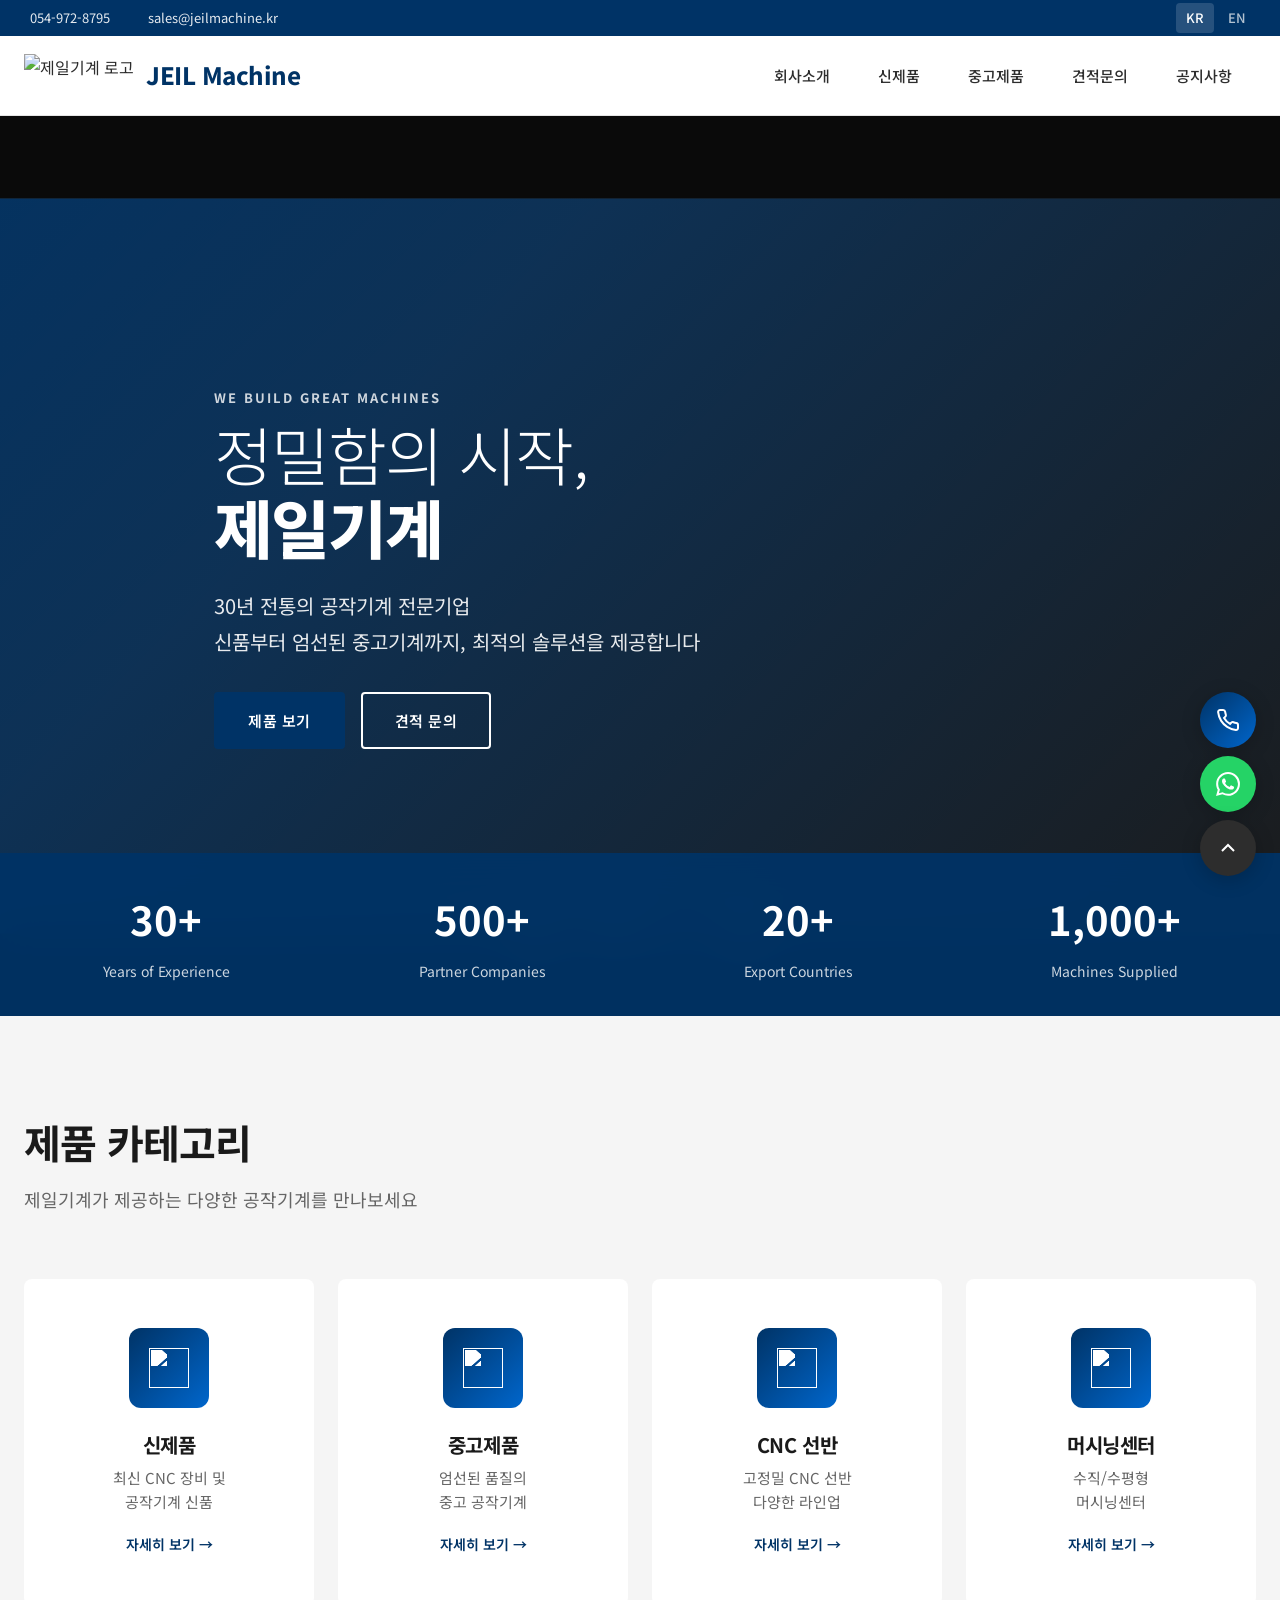
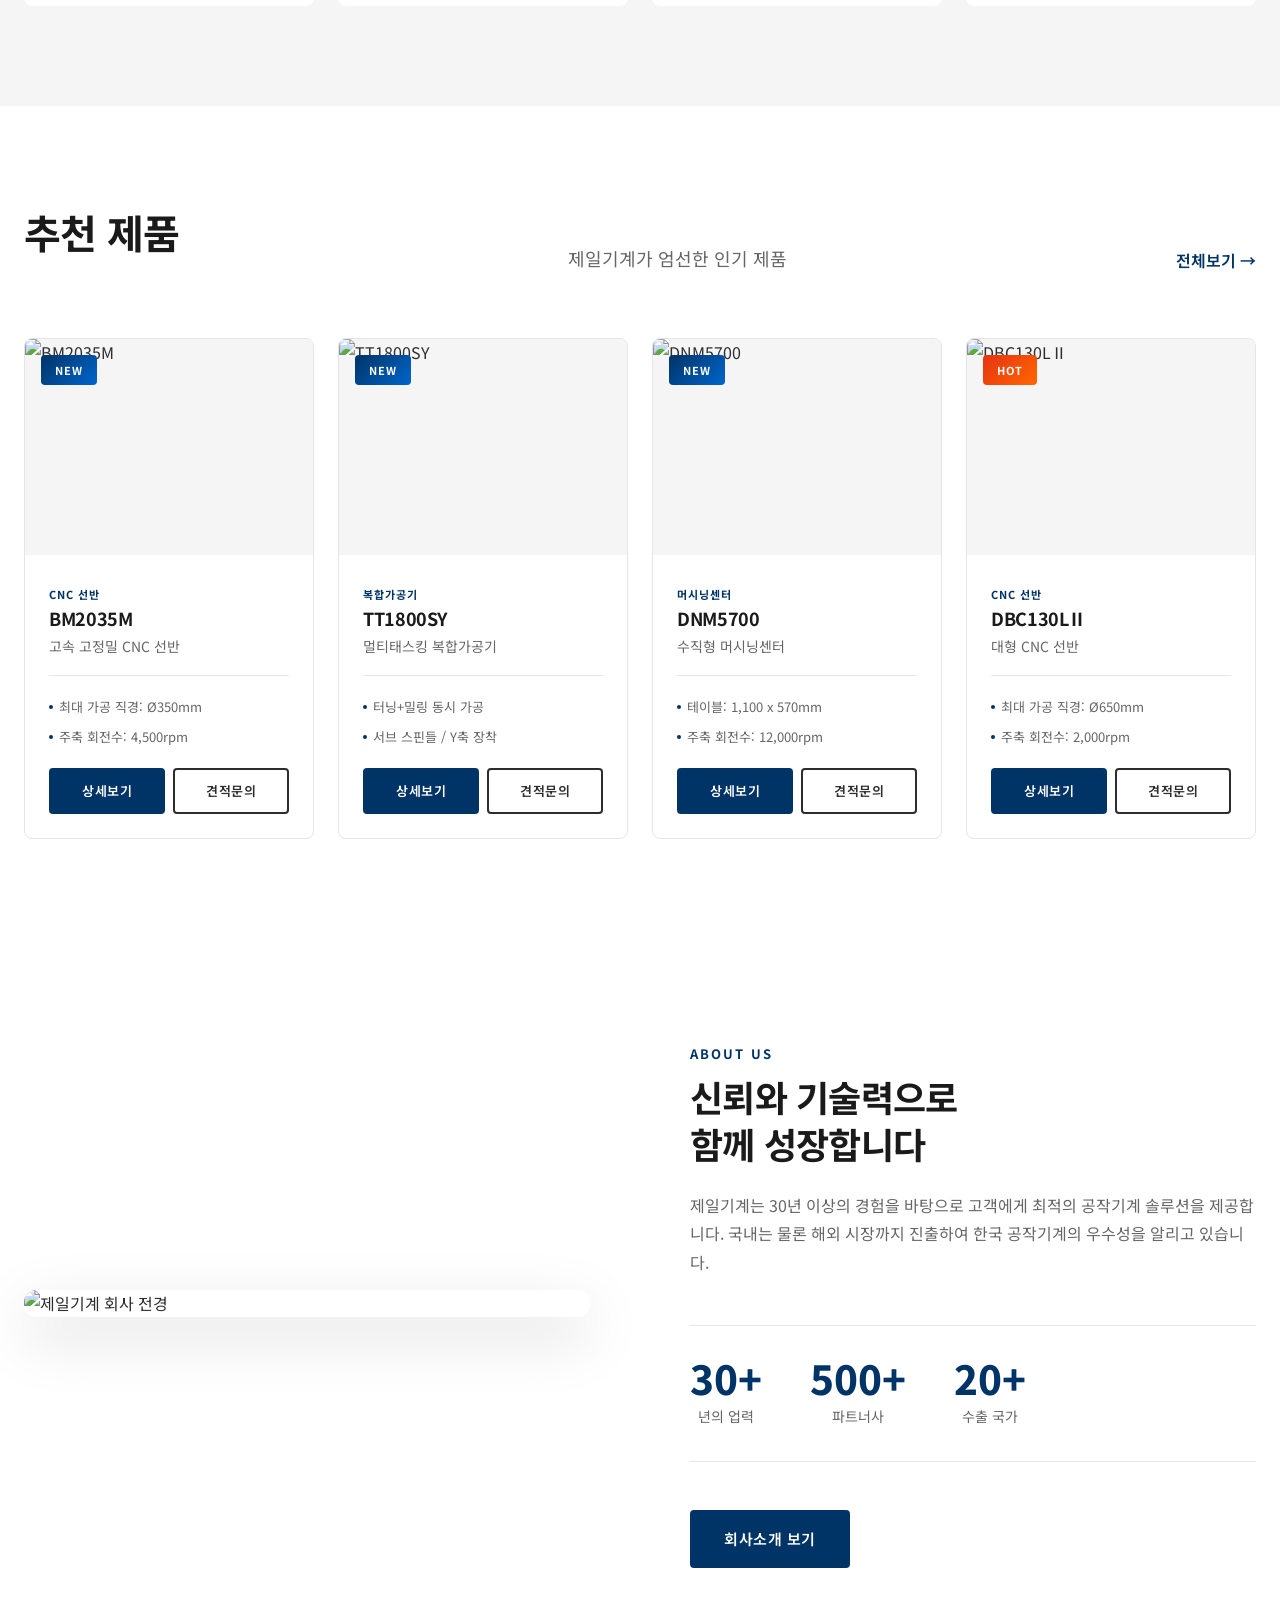
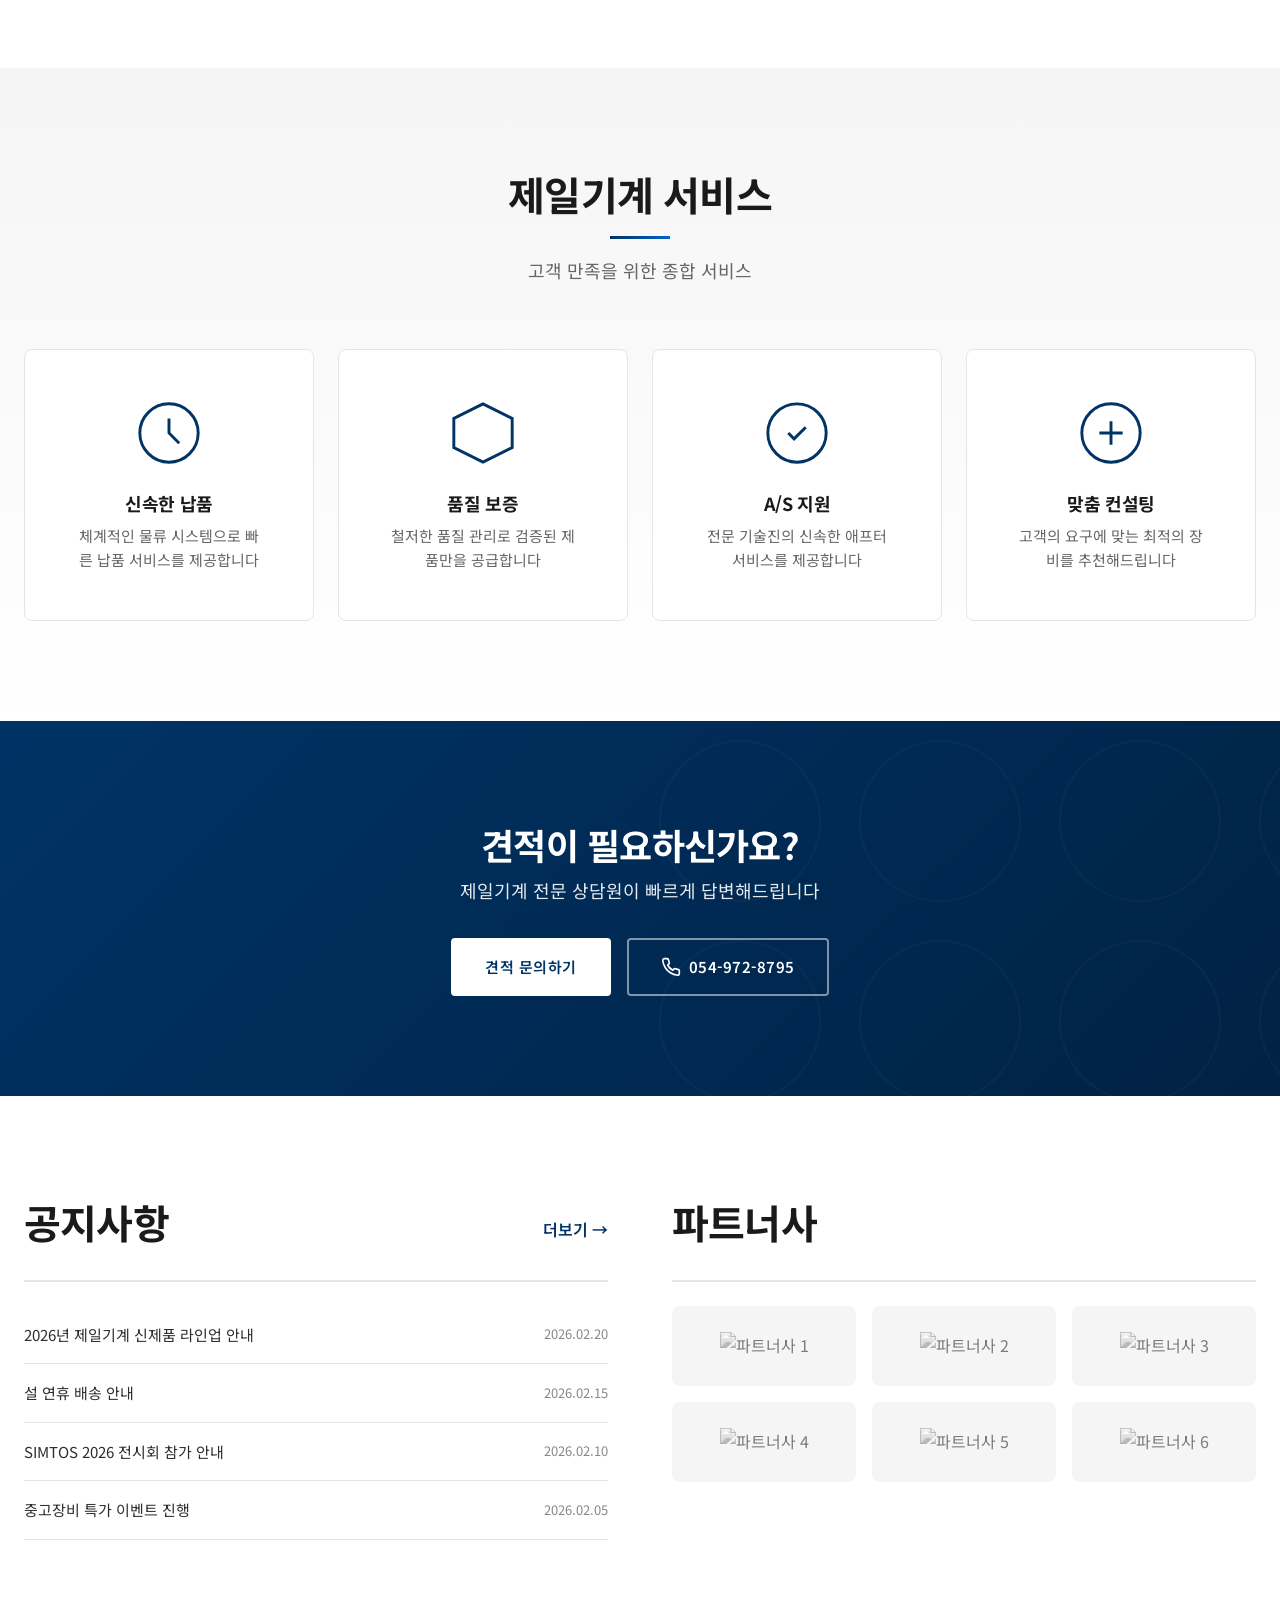
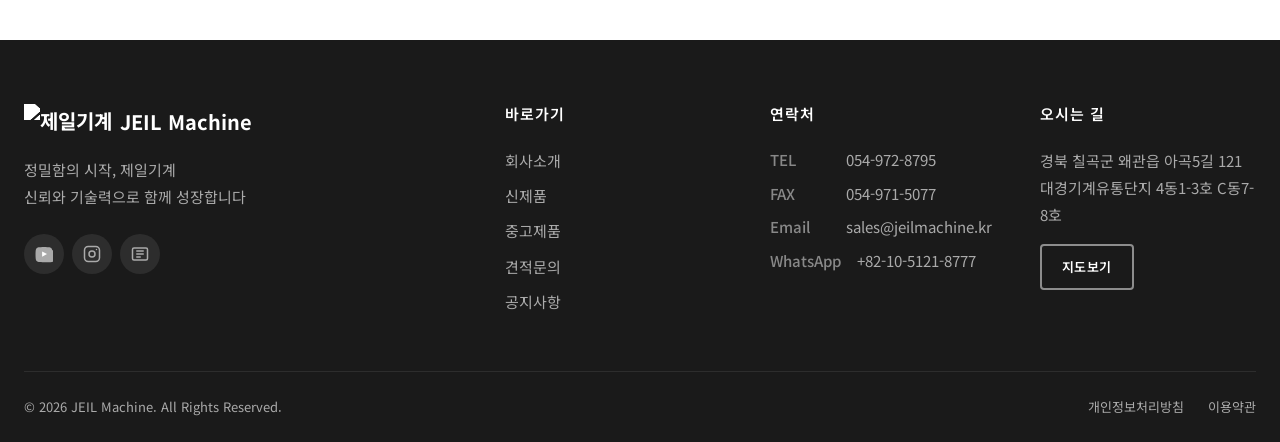
==== index.html @ ffe6dc4a "feat: 제일기계 웹사이트 프로토타입 초기 버전 DN Solutions 스타일 기반의 모던한 공작기계 기업 웹사이트 구축  - 메인 페이지 (index.html): 히어로 슬라이" ====
<!DOCTYPE html>
<html lang="ko">
<head>
    <meta charset="UTF-8">
    <meta name="viewport" content="width=device-width, initial-scale=1.0">
    <title>제일기계 | JEIL Machine - 공작기계 전문기업</title>
    <meta name="description" content="제일기계 - 신품 및 중고 공작기계 전문 판매. CNC선반, 머시닝센터, 복합가공기 등">
    <link rel="stylesheet" href="css/style.css">
    <link rel="preconnect" href="https://fonts.googleapis.com">
    <link rel="preconnect" href="https://fonts.gstatic.com" crossorigin>
    <link href="https://fonts.googleapis.com/css2?family=Noto+Sans+KR:wght@300;400;500;600;700&display=swap" rel="stylesheet">
</head>
<body>
    <!-- 헤더 -->
    <header class="header">
        <div class="header-top">
            <div class="container">
                <div class="contact-info">
                    <span><i class="icon-phone"></i> 054-972-8795</span>
                    <span><i class="icon-email"></i> sales@jeilmachine.kr</span>
                </div>
                <div class="language-selector">
                    <a href="#" class="active">KR</a>
                    <a href="#">EN</a>
                </div>
            </div>
        </div>
        <nav class="nav-main">
            <div class="container">
                <a href="index.html" class="logo">
                    <img src="images/logo.png" alt="제일기계 로고">
                    <span>JEIL Machine</span>
                </a>
                <ul class="nav-menu">
                    <li><a href="about.html">회사소개</a></li>
                    <li class="has-submenu">
                        <a href="products-new.html">신제품</a>
                        <ul class="submenu">
                            <li><a href="products-new.html#cnc">CNC 선반</a></li>
                            <li><a href="products-new.html#machining">머시닝센터</a></li>
                            <li><a href="products-new.html#complex">복합가공기</a></li>
                            <li><a href="products-new.html#etc">기타 장비</a></li>
                        </ul>
                    </li>
                    <li class="has-submenu">
                        <a href="products-used.html">중고제품</a>
                        <ul class="submenu">
                            <li><a href="products-used.html#cnc">CNC 선반</a></li>
                            <li><a href="products-used.html#machining">머시닝센터</a></li>
                            <li><a href="products-used.html#etc">기타 장비</a></li>
                        </ul>
                    </li>
                    <li><a href="inquiry.html">견적문의</a></li>
                    <li><a href="notice.html">공지사항</a></li>
                </ul>
                <button class="mobile-menu-btn" aria-label="메뉴">
                    <span></span>
                    <span></span>
                    <span></span>
                </button>
            </div>
        </nav>
    </header>

    <!-- 히어로 섹션 -->
    <section class="hero">
        <div class="hero-slider">
            <div class="hero-slide active">
                <div class="hero-bg" style="background-image: url('images/hero-1.jpg');"></div>
                <div class="hero-content">
                    <div class="container">
                        <span class="section-label" style="color: rgba(255,255,255,0.8);">We Build Great Machines</span>
                        <h1>정밀함의 시작,<br><strong>제일기계</strong></h1>
                        <p>30년 전통의 공작기계 전문기업<br>신품부터 엄선된 중고기계까지, 최적의 솔루션을 제공합니다</p>
                        <div class="hero-buttons">
                            <a href="products-new.html" class="btn btn-primary">제품 보기</a>
                            <a href="inquiry.html" class="btn btn-outline">견적 문의</a>
                        </div>
                    </div>
                </div>
            </div>
            <div class="hero-slide">
                <div class="hero-bg" style="background-image: url('images/hero-2.jpg');"></div>
                <div class="hero-content">
                    <div class="container">
                        <span class="section-label" style="color: rgba(255,255,255,0.8);">Global Partner</span>
                        <h1>세계로 뻗어가는<br><strong>JEIL Machine</strong></h1>
                        <p>20개국 이상 수출 실적, 글로벌 네트워크를 통한<br>최고의 공작기계 솔루션 파트너</p>
                        <div class="hero-buttons">
                            <a href="about.html" class="btn btn-primary">회사소개</a>
                            <a href="products-used.html" class="btn btn-outline">중고제품</a>
                        </div>
                    </div>
                </div>
            </div>
        </div>
        <div class="hero-controls">
            <button class="hero-prev" aria-label="이전"><svg viewBox="0 0 24 24"><path d="M15 18l-6-6 6-6"/></svg></button>
            <div class="hero-dots">
                <button class="dot active" aria-label="슬라이드 1"></button>
                <button class="dot" aria-label="슬라이드 2"></button>
            </div>
            <button class="hero-next" aria-label="다음"><svg viewBox="0 0 24 24"><path d="M9 6l6 6-6 6"/></svg></button>
        </div>
        <!-- Hero Stats -->
        <div class="hero-stats">
            <div class="container">
                <div class="stat-item">
                    <strong>30+</strong>
                    <span>Years of Experience</span>
                </div>
                <div class="stat-item">
                    <strong>500+</strong>
                    <span>Partner Companies</span>
                </div>
                <div class="stat-item">
                    <strong>20+</strong>
                    <span>Export Countries</span>
                </div>
                <div class="stat-item">
                    <strong>1,000+</strong>
                    <span>Machines Supplied</span>
                </div>
            </div>
        </div>
    </section>

    <!-- 제품 카테고리 섹션 -->
    <section class="products-category">
        <div class="container">
            <div class="section-header">
                <h2>제품 카테고리</h2>
                <p>제일기계가 제공하는 다양한 공작기계를 만나보세요</p>
            </div>
            <div class="category-grid">
                <a href="products-new.html" class="category-card">
                    <div class="category-icon">
                        <img src="images/icon-new.svg" alt="">
                    </div>
                    <h3>신제품</h3>
                    <p>최신 CNC 장비 및<br>공작기계 신품</p>
                    <span class="category-link">자세히 보기 →</span>
                </a>
                <a href="products-used.html" class="category-card">
                    <div class="category-icon">
                        <img src="images/icon-used.svg" alt="">
                    </div>
                    <h3>중고제품</h3>
                    <p>엄선된 품질의<br>중고 공작기계</p>
                    <span class="category-link">자세히 보기 →</span>
                </a>
                <a href="products-new.html#cnc" class="category-card">
                    <div class="category-icon">
                        <img src="images/icon-cnc.svg" alt="">
                    </div>
                    <h3>CNC 선반</h3>
                    <p>고정밀 CNC 선반<br>다양한 라인업</p>
                    <span class="category-link">자세히 보기 →</span>
                </a>
                <a href="products-new.html#machining" class="category-card">
                    <div class="category-icon">
                        <img src="images/icon-machining.svg" alt="">
                    </div>
                    <h3>머시닝센터</h3>
                    <p>수직/수평형<br>머시닝센터</p>
                    <span class="category-link">자세히 보기 →</span>
                </a>
            </div>
        </div>
    </section>

    <!-- 추천 제품 섹션 -->
    <section class="featured-products">
        <div class="container">
            <div class="section-header">
                <h2>추천 제품</h2>
                <p>제일기계가 엄선한 인기 제품</p>
                <a href="products-new.html" class="view-all">전체보기 →</a>
            </div>
            <div class="product-grid">
                <div class="product-card">
                    <div class="product-badge new">NEW</div>
                    <div class="product-image">
                        <img src="images/product-1.jpg" alt="BM2035M">
                    </div>
                    <div class="product-info">
                        <span class="product-category">CNC 선반</span>
                        <h3>BM2035M</h3>
                        <p>고속 고정밀 CNC 선반</p>
                        <ul class="product-specs">
                            <li>최대 가공 직경: Ø350mm</li>
                            <li>주축 회전수: 4,500rpm</li>
                        </ul>
                        <div class="product-actions">
                            <a href="product-detail.html" class="btn btn-sm btn-primary">상세보기</a>
                            <a href="inquiry.html?product=BM2035M" class="btn btn-sm btn-outline-dark">견적문의</a>
                        </div>
                    </div>
                </div>
                <div class="product-card">
                    <div class="product-badge new">NEW</div>
                    <div class="product-image">
                        <img src="images/product-2.jpg" alt="TT1800SY">
                    </div>
                    <div class="product-info">
                        <span class="product-category">복합가공기</span>
                        <h3>TT1800SY</h3>
                        <p>멀티태스킹 복합가공기</p>
                        <ul class="product-specs">
                            <li>터닝+밀링 동시 가공</li>
                            <li>서브 스핀들 / Y축 장착</li>
                        </ul>
                        <div class="product-actions">
                            <a href="product-detail.html" class="btn btn-sm btn-primary">상세보기</a>
                            <a href="inquiry.html?product=TT1800SY" class="btn btn-sm btn-outline-dark">견적문의</a>
                        </div>
                    </div>
                </div>
                <div class="product-card">
                    <div class="product-badge new">NEW</div>
                    <div class="product-image">
                        <img src="images/product-3.jpg" alt="DNM5700">
                    </div>
                    <div class="product-info">
                        <span class="product-category">머시닝센터</span>
                        <h3>DNM5700</h3>
                        <p>수직형 머시닝센터</p>
                        <ul class="product-specs">
                            <li>테이블: 1,100 x 570mm</li>
                            <li>주축 회전수: 12,000rpm</li>
                        </ul>
                        <div class="product-actions">
                            <a href="product-detail.html" class="btn btn-sm btn-primary">상세보기</a>
                            <a href="inquiry.html?product=DNM5700" class="btn btn-sm btn-outline-dark">견적문의</a>
                        </div>
                    </div>
                </div>
                <div class="product-card">
                    <div class="product-badge hot">HOT</div>
                    <div class="product-image">
                        <img src="images/product-4.jpg" alt="DBC130LⅡ">
                    </div>
                    <div class="product-info">
                        <span class="product-category">CNC 선반</span>
                        <h3>DBC130LⅡ</h3>
                        <p>대형 CNC 선반</p>
                        <ul class="product-specs">
                            <li>최대 가공 직경: Ø650mm</li>
                            <li>주축 회전수: 2,000rpm</li>
                        </ul>
                        <div class="product-actions">
                            <a href="product-detail.html" class="btn btn-sm btn-primary">상세보기</a>
                            <a href="inquiry.html?product=DBC130L2" class="btn btn-sm btn-outline-dark">견적문의</a>
                        </div>
                    </div>
                </div>
            </div>
        </div>
    </section>

    <!-- 회사 소개 섹션 -->
    <section class="about-section">
        <div class="container">
            <div class="about-grid">
                <div class="about-image">
                    <img src="images/about-company.jpg" alt="제일기계 회사 전경">
                </div>
                <div class="about-content">
                    <span class="section-label">About Us</span>
                    <h2>신뢰와 기술력으로<br>함께 성장합니다</h2>
                    <p>제일기계는 30년 이상의 경험을 바탕으로 고객에게 최적의 공작기계 솔루션을 제공합니다. 국내는 물론 해외 시장까지 진출하여 한국 공작기계의 우수성을 알리고 있습니다.</p>
                    <ul class="about-features">
                        <li>
                            <strong>30+</strong>
                            <span>년의 업력</span>
                        </li>
                        <li>
                            <strong>500+</strong>
                            <span>파트너사</span>
                        </li>
                        <li>
                            <strong>20+</strong>
                            <span>수출 국가</span>
                        </li>
                    </ul>
                    <a href="about.html" class="btn btn-primary">회사소개 보기</a>
                </div>
            </div>
        </div>
    </section>

    <!-- 서비스 섹션 -->
    <section class="services-section">
        <div class="container">
            <div class="section-header center">
                <h2>제일기계 서비스</h2>
                <p>고객 만족을 위한 종합 서비스</p>
            </div>
            <div class="services-grid">
                <div class="service-card">
                    <div class="service-icon">
                        <svg viewBox="0 0 48 48"><circle cx="24" cy="24" r="20" fill="none" stroke="currentColor" stroke-width="2"/><path d="M24 14v10l7 7" fill="none" stroke="currentColor" stroke-width="2"/></svg>
                    </div>
                    <h3>신속한 납품</h3>
                    <p>체계적인 물류 시스템으로 빠른 납품 서비스를 제공합니다</p>
                </div>
                <div class="service-card">
                    <div class="service-icon">
                        <svg viewBox="0 0 48 48"><path d="M24 4L4 14v20l20 10 20-10V14L24 4z" fill="none" stroke="currentColor" stroke-width="2"/></svg>
                    </div>
                    <h3>품질 보증</h3>
                    <p>철저한 품질 관리로 검증된 제품만을 공급합니다</p>
                </div>
                <div class="service-card">
                    <div class="service-icon">
                        <svg viewBox="0 0 48 48"><path d="M24 44c11.046 0 20-8.954 20-20S35.046 4 24 4 4 12.954 4 24s8.954 20 20 20z" fill="none" stroke="currentColor" stroke-width="2"/><path d="M18 24l4 4 8-8" fill="none" stroke="currentColor" stroke-width="2"/></svg>
                    </div>
                    <h3>A/S 지원</h3>
                    <p>전문 기술진의 신속한 애프터서비스를 제공합니다</p>
                </div>
                <div class="service-card">
                    <div class="service-icon">
                        <svg viewBox="0 0 48 48"><circle cx="24" cy="24" r="20" fill="none" stroke="currentColor" stroke-width="2"/><path d="M16 24h16M24 16v16" fill="none" stroke="currentColor" stroke-width="2"/></svg>
                    </div>
                    <h3>맞춤 컨설팅</h3>
                    <p>고객의 요구에 맞는 최적의 장비를 추천해드립니다</p>
                </div>
            </div>
        </div>
    </section>

    <!-- 견적문의 CTA 섹션 -->
    <section class="cta-section">
        <div class="container">
            <div class="cta-content">
                <h2>견적이 필요하신가요?</h2>
                <p>제일기계 전문 상담원이 빠르게 답변해드립니다</p>
                <div class="cta-buttons">
                    <a href="inquiry.html" class="btn btn-white">견적 문의하기</a>
                    <a href="tel:054-972-8795" class="btn btn-outline-white">
                        <svg viewBox="0 0 24 24" width="20" height="20"><path d="M22 16.92v3a2 2 0 01-2.18 2 19.79 19.79 0 01-8.63-3.07 19.5 19.5 0 01-6-6 19.79 19.79 0 01-3.07-8.67A2 2 0 014.11 2h3a2 2 0 012 1.72c.127.96.361 1.903.7 2.81a2 2 0 01-.45 2.11L8.09 9.91a16 16 0 006 6l1.27-1.27a2 2 0 012.11-.45c.907.339 1.85.573 2.81.7A2 2 0 0122 16.92z" fill="none" stroke="currentColor" stroke-width="2"/></svg>
                        054-972-8795
                    </a>
                </div>
            </div>
        </div>
    </section>

    <!-- 공지사항 & 파트너 섹션 -->
    <section class="news-partners">
        <div class="container">
            <div class="news-partners-grid">
                <!-- 공지사항 -->
                <div class="news-section">
                    <div class="section-header">
                        <h2>공지사항</h2>
                        <a href="notice.html" class="view-all">더보기 →</a>
                    </div>
                    <ul class="news-list">
                        <li>
                            <a href="#">
                                <span class="news-title">2026년 제일기계 신제품 라인업 안내</span>
                                <span class="news-date">2026.02.20</span>
                            </a>
                        </li>
                        <li>
                            <a href="#">
                                <span class="news-title">설 연휴 배송 안내</span>
                                <span class="news-date">2026.02.15</span>
                            </a>
                        </li>
                        <li>
                            <a href="#">
                                <span class="news-title">SIMTOS 2026 전시회 참가 안내</span>
                                <span class="news-date">2026.02.10</span>
                            </a>
                        </li>
                        <li>
                            <a href="#">
                                <span class="news-title">중고장비 특가 이벤트 진행</span>
                                <span class="news-date">2026.02.05</span>
                            </a>
                        </li>
                    </ul>
                </div>
                <!-- 파트너사 -->
                <div class="partners-section">
                    <div class="section-header">
                        <h2>파트너사</h2>
                    </div>
                    <div class="partners-logo-grid">
                        <div class="partner-logo"><img src="images/partner-1.png" alt="파트너사 1"></div>
                        <div class="partner-logo"><img src="images/partner-2.png" alt="파트너사 2"></div>
                        <div class="partner-logo"><img src="images/partner-3.png" alt="파트너사 3"></div>
                        <div class="partner-logo"><img src="images/partner-4.png" alt="파트너사 4"></div>
                        <div class="partner-logo"><img src="images/partner-5.png" alt="파트너사 5"></div>
                        <div class="partner-logo"><img src="images/partner-6.png" alt="파트너사 6"></div>
                    </div>
                </div>
            </div>
        </div>
    </section>

    <!-- 푸터 -->
    <footer class="footer">
        <div class="container">
            <div class="footer-grid">
                <div class="footer-company">
                    <a href="index.html" class="footer-logo">
                        <img src="images/logo-white.png" alt="제일기계">
                        <span>JEIL Machine</span>
                    </a>
                    <p>정밀함의 시작, 제일기계<br>신뢰와 기술력으로 함께 성장합니다</p>
                    <div class="footer-social">
                        <a href="#" aria-label="YouTube"><svg viewBox="0 0 24 24"><path d="M23 7s-.3-2-1.2-2.8c-1.1-1.2-2.4-1.2-3-1.3C15.5 2.5 12 2.5 12 2.5s-3.5 0-6.8.4c-.6.1-1.9.1-3 1.3C1.3 5 1 7 1 7S.7 9.3.7 11.7v2.1c0 2.4.3 4.7.3 4.7s.3 2 1.2 2.8c1.1 1.2 2.6 1.1 3.2 1.3 2.4.2 10.6.3 10.6.3s3.5 0 6.8-.4c.6-.1 1.9-.1 3-1.3.9-.9 1.2-2.8 1.2-2.8s.3-2.4.3-4.7v-2.1c0-2.4-.3-4.7-.3-4.7z" fill="currentColor"/><path d="M9.5 15.5V8.5l6.5 3.5-6.5 3.5z" fill="#fff"/></svg></a>
                        <a href="#" aria-label="Instagram"><svg viewBox="0 0 24 24"><rect x="2" y="2" width="20" height="20" rx="5" fill="none" stroke="currentColor" stroke-width="2"/><circle cx="12" cy="12" r="4" fill="none" stroke="currentColor" stroke-width="2"/><circle cx="18" cy="6" r="1" fill="currentColor"/></svg></a>
                        <a href="#" aria-label="Blog"><svg viewBox="0 0 24 24"><path d="M4 4h16a2 2 0 012 2v12a2 2 0 01-2 2H4a2 2 0 01-2-2V6a2 2 0 012-2z" fill="none" stroke="currentColor" stroke-width="2"/><path d="M7 8h10M7 12h10M7 16h6" fill="none" stroke="currentColor" stroke-width="2"/></svg></a>
                    </div>
                </div>
                <div class="footer-links">
                    <h4>바로가기</h4>
                    <ul>
                        <li><a href="about.html">회사소개</a></li>
                        <li><a href="products-new.html">신제품</a></li>
                        <li><a href="products-used.html">중고제품</a></li>
                        <li><a href="inquiry.html">견적문의</a></li>
                        <li><a href="notice.html">공지사항</a></li>
                    </ul>
                </div>
                <div class="footer-contact">
                    <h4>연락처</h4>
                    <ul>
                        <li>
                            <strong>TEL</strong>
                            <span>054-972-8795</span>
                        </li>
                        <li>
                            <strong>FAX</strong>
                            <span>054-971-5077</span>
                        </li>
                        <li>
                            <strong>Email</strong>
                            <span>sales@jeilmachine.kr</span>
                        </li>
                        <li>
                            <strong>WhatsApp</strong>
                            <span>+82-10-5121-8777</span>
                        </li>
                    </ul>
                </div>
                <div class="footer-address">
                    <h4>오시는 길</h4>
                    <p>경북 칠곡군 왜관읍 아곡5길 121<br>대경기계유통단지 4동1-3호 C동7-8호</p>
                    <a href="#" class="btn btn-sm btn-outline-white">지도보기</a>
                </div>
            </div>
            <div class="footer-bottom">
                <p>&copy; 2026 JEIL Machine. All Rights Reserved.</p>
                <div class="footer-legal">
                    <a href="#">개인정보처리방침</a>
                    <a href="#">이용약관</a>
                </div>
            </div>
        </div>
    </footer>

    <!-- 플로팅 버튼 -->
    <div class="floating-buttons">
        <a href="tel:054-972-8795" class="floating-btn phone" aria-label="전화하기">
            <svg viewBox="0 0 24 24"><path d="M22 16.92v3a2 2 0 01-2.18 2 19.79 19.79 0 01-8.63-3.07 19.5 19.5 0 01-6-6 19.79 19.79 0 01-3.07-8.67A2 2 0 014.11 2h3a2 2 0 012 1.72c.127.96.361 1.903.7 2.81a2 2 0 01-.45 2.11L8.09 9.91a16 16 0 006 6l1.27-1.27a2 2 0 012.11-.45c.907.339 1.85.573 2.81.7A2 2 0 0122 16.92z" fill="none" stroke="currentColor" stroke-width="2"/></svg>
        </a>
        <a href="https://wa.me/821051218777" class="floating-btn whatsapp" aria-label="WhatsApp">
            <svg viewBox="0 0 24 24"><path d="M17.472 14.382c-.297-.149-1.758-.867-2.03-.967-.273-.099-.471-.148-.67.15-.197.297-.767.966-.94 1.164-.173.199-.347.223-.644.075-.297-.15-1.255-.463-2.39-1.475-.883-.788-1.48-1.761-1.653-2.059-.173-.297-.018-.458.13-.606.134-.133.298-.347.446-.52.149-.174.198-.298.298-.497.099-.198.05-.371-.025-.52-.075-.149-.669-1.612-.916-2.207-.242-.579-.487-.5-.669-.51-.173-.008-.371-.01-.57-.01-.198 0-.52.074-.792.372-.272.297-1.04 1.016-1.04 2.479 0 1.462 1.065 2.875 1.213 3.074.149.198 2.096 3.2 5.077 4.487.709.306 1.262.489 1.694.625.712.227 1.36.195 1.871.118.571-.085 1.758-.719 2.006-1.413.248-.694.248-1.289.173-1.413-.074-.124-.272-.198-.57-.347m-5.421 7.403h-.004a9.87 9.87 0 01-5.031-1.378l-.361-.214-3.741.982.998-3.648-.235-.374a9.86 9.86 0 01-1.51-5.26c.001-5.45 4.436-9.884 9.888-9.884 2.64 0 5.122 1.03 6.988 2.898a9.825 9.825 0 012.893 6.994c-.003 5.45-4.437 9.884-9.885 9.884m8.413-18.297A11.815 11.815 0 0012.05 0C5.495 0 .16 5.335.157 11.892c0 2.096.547 4.142 1.588 5.945L.057 24l6.305-1.654a11.882 11.882 0 005.683 1.448h.005c6.554 0 11.89-5.335 11.893-11.893a11.821 11.821 0 00-3.48-8.413z" fill="currentColor"/></svg>
        </a>
        <button class="floating-btn top" aria-label="맨 위로">
            <svg viewBox="0 0 24 24"><path d="M18 15l-6-6-6 6" fill="none" stroke="currentColor" stroke-width="2"/></svg>
        </button>
    </div>

    <script src="js/main.js"></script>
</body>
</html>
---- css/style.css ----
/* ========================================
   제일기계 웹사이트 스타일시트
   Reference: DN Solutions Style
   ======================================== */

/* CSS Variables */
:root {
    /* Colors - DN Solutions 스타일 (진청색 + 회색 계열) */
    --color-primary: #003366;
    --color-primary-dark: #002244;
    --color-primary-light: #0066cc;
    --color-secondary: #e63312;
    --color-accent: #ff6600;

    --color-dark: #0a0a0a;
    --color-gray-900: #1a1a1a;
    --color-gray-800: #2d2d2d;
    --color-gray-700: #444444;
    --color-gray-600: #666666;
    --color-gray-500: #888888;
    --color-gray-400: #aaaaaa;
    --color-gray-300: #cccccc;
    --color-gray-200: #e5e5e5;
    --color-gray-100: #f5f5f5;
    --color-white: #ffffff;

    /* Typography */
    --font-family: 'Noto Sans KR', -apple-system, BlinkMacSystemFont, 'Segoe UI', sans-serif;
    --font-size-base: 16px;
    --line-height-base: 1.7;

    /* Spacing */
    --spacing-xs: 4px;
    --spacing-sm: 8px;
    --spacing-md: 16px;
    --spacing-lg: 24px;
    --spacing-xl: 32px;
    --spacing-2xl: 48px;
    --spacing-3xl: 64px;
    --spacing-4xl: 100px;

    /* Border Radius */
    --radius-sm: 4px;
    --radius-md: 8px;
    --radius-lg: 12px;
    --radius-xl: 20px;
    --radius-full: 9999px;

    /* Shadows */
    --shadow-sm: 0 2px 4px rgba(0,0,0,0.06);
    --shadow-md: 0 4px 12px rgba(0,0,0,0.08);
    --shadow-lg: 0 8px 30px rgba(0,0,0,0.12);
    --shadow-xl: 0 20px 60px rgba(0,0,0,0.15);

    /* Transitions */
    --transition-fast: 0.2s cubic-bezier(0.4, 0, 0.2, 1);
    --transition-base: 0.3s cubic-bezier(0.4, 0, 0.2, 1);
    --transition-slow: 0.5s cubic-bezier(0.4, 0, 0.2, 1);

    /* Container */
    --container-max: 1400px;
    --container-padding: 24px;

    /* Header */
    --header-height: 80px;
    --header-top-height: 36px;
}

/* ========================================
   Reset & Base
   ======================================== */
*, *::before, *::after {
    box-sizing: border-box;
    margin: 0;
    padding: 0;
}

html {
    font-size: var(--font-size-base);
    scroll-behavior: smooth;
}

body {
    font-family: var(--font-family);
    line-height: var(--line-height-base);
    color: var(--color-gray-800);
    background-color: var(--color-white);
    -webkit-font-smoothing: antialiased;
    -moz-osx-font-smoothing: grayscale;
    overflow-x: hidden;
}

a {
    color: inherit;
    text-decoration: none;
    transition: color var(--transition-fast);
}

img {
    max-width: 100%;
    height: auto;
    display: block;
}

ul, ol {
    list-style: none;
}

button {
    font-family: inherit;
    font-size: inherit;
    border: none;
    background: none;
    cursor: pointer;
}

/* ========================================
   Layout
   ======================================== */
.container {
    width: 100%;
    max-width: var(--container-max);
    margin: 0 auto;
    padding: 0 var(--container-padding);
}

/* ========================================
   Typography
   ======================================== */
h1, h2, h3, h4, h5, h6 {
    font-weight: 700;
    line-height: 1.3;
    color: var(--color-gray-900);
    letter-spacing: -0.02em;
}

h1 { font-size: clamp(2rem, 5vw, 3.5rem); }
h2 { font-size: clamp(1.75rem, 4vw, 2.5rem); }
h3 { font-size: clamp(1.25rem, 3vw, 1.75rem); }
h4 { font-size: 1.25rem; }
h5 { font-size: 1.125rem; }
h6 { font-size: 1rem; }

/* ========================================
   Buttons
   ======================================== */
.btn {
    display: inline-flex;
    align-items: center;
    justify-content: center;
    gap: var(--spacing-sm);
    padding: 14px 32px;
    font-size: 0.9375rem;
    font-weight: 600;
    border-radius: var(--radius-sm);
    transition: all var(--transition-base);
    cursor: pointer;
    border: 2px solid transparent;
    text-transform: uppercase;
    letter-spacing: 0.5px;
}

.btn-primary {
    background-color: var(--color-primary);
    color: var(--color-white);
    border-color: var(--color-primary);
}

.btn-primary:hover {
    background-color: var(--color-primary-light);
    border-color: var(--color-primary-light);
    transform: translateY(-2px);
    box-shadow: 0 4px 20px rgba(0,51,102,0.3);
}

.btn-secondary {
    background-color: var(--color-secondary);
    color: var(--color-white);
    border-color: var(--color-secondary);
}

.btn-secondary:hover {
    background-color: #cc2a0e;
    border-color: #cc2a0e;
}

.btn-outline {
    background-color: transparent;
    color: var(--color-white);
    border-color: var(--color-white);
}

.btn-outline:hover {
    background-color: var(--color-white);
    color: var(--color-primary);
}

.btn-outline-dark {
    background-color: transparent;
    color: var(--color-gray-800);
    border-color: var(--color-gray-800);
}

.btn-outline-dark:hover {
    background-color: var(--color-gray-800);
    color: var(--color-white);
}

.btn-white {
    background-color: var(--color-white);
    color: var(--color-primary);
    border-color: var(--color-white);
}

.btn-white:hover {
    background-color: var(--color-gray-100);
    transform: translateY(-2px);
    box-shadow: var(--shadow-lg);
}

.btn-outline-white {
    background-color: transparent;
    color: var(--color-white);
    border-color: rgba(255,255,255,0.5);
}

.btn-outline-white:hover {
    background-color: var(--color-white);
    color: var(--color-primary);
    border-color: var(--color-white);
}

.btn-sm {
    padding: 10px 20px;
    font-size: 0.8125rem;
}

.btn-large {
    padding: 18px 40px;
    font-size: 1rem;
}

/* ========================================
   Header - DN Solutions 스타일
   ======================================== */
.header {
    position: fixed;
    top: 0;
    left: 0;
    width: 100%;
    z-index: 1000;
    background-color: var(--color-white);
    transition: all var(--transition-base);
}

.header.scrolled {
    box-shadow: 0 2px 20px rgba(0,0,0,0.1);
}

.header-top {
    background-color: var(--color-primary);
    color: var(--color-white);
    font-size: 0.8125rem;
    height: var(--header-top-height);
}

.header-top .container {
    display: flex;
    justify-content: space-between;
    align-items: center;
    height: 100%;
}

.contact-info {
    display: flex;
    gap: var(--spacing-xl);
}

.contact-info span {
    display: flex;
    align-items: center;
    gap: 6px;
    opacity: 0.9;
}

.language-selector {
    display: flex;
    gap: 4px;
}

.language-selector a {
    padding: 4px 10px;
    border-radius: var(--radius-sm);
    font-weight: 500;
    transition: all var(--transition-fast);
    opacity: 0.7;
}

.language-selector a:hover,
.language-selector a.active {
    opacity: 1;
    background-color: rgba(255,255,255,0.15);
}

.nav-main {
    height: var(--header-height);
    border-bottom: 1px solid var(--color-gray-200);
}

.nav-main .container {
    display: flex;
    justify-content: space-between;
    align-items: center;
    height: 100%;
}

.logo {
    display: flex;
    align-items: center;
    gap: 12px;
}

.logo img {
    height: 44px;
    width: auto;
}

.logo span {
    font-size: 1.5rem;
    font-weight: 800;
    color: var(--color-primary);
    letter-spacing: -0.5px;
}

.nav-menu {
    display: flex;
    gap: 0;
}

.nav-menu > li {
    position: relative;
}

.nav-menu > li > a {
    display: flex;
    align-items: center;
    height: var(--header-height);
    padding: 0 24px;
    font-weight: 500;
    font-size: 0.9375rem;
    color: var(--color-gray-800);
    transition: all var(--transition-fast);
    position: relative;
}

.nav-menu > li > a::after {
    content: '';
    position: absolute;
    bottom: 0;
    left: 50%;
    width: 0;
    height: 3px;
    background-color: var(--color-primary);
    transition: all var(--transition-base);
    transform: translateX(-50%);
}

.nav-menu > li > a:hover,
.nav-menu > li.active > a {
    color: var(--color-primary);
}

.nav-menu > li > a:hover::after,
.nav-menu > li.active > a::after {
    width: 100%;
}

/* Submenu - DN Solutions 스타일 */
.has-submenu .submenu {
    position: absolute;
    top: 100%;
    left: 0;
    min-width: 220px;
    background-color: var(--color-white);
    box-shadow: 0 10px 40px rgba(0,0,0,0.15);
    padding: var(--spacing-md) 0;
    opacity: 0;
    visibility: hidden;
    transform: translateY(10px);
    transition: all var(--transition-base);
}

.has-submenu:hover .submenu {
    opacity: 1;
    visibility: visible;
    transform: translateY(0);
}

.submenu li a {
    display: block;
    padding: 12px 28px;
    font-size: 0.9375rem;
    color: var(--color-gray-700);
    transition: all var(--transition-fast);
    border-left: 3px solid transparent;
}

.submenu li a:hover {
    background-color: var(--color-gray-100);
    color: var(--color-primary);
    border-left-color: var(--color-primary);
}

/* Mobile Menu Button */
.mobile-menu-btn {
    display: none;
    flex-direction: column;
    justify-content: center;
    gap: 6px;
    width: 28px;
    height: 28px;
    padding: 0;
}

.mobile-menu-btn span {
    display: block;
    width: 100%;
    height: 2px;
    background-color: var(--color-gray-800);
    transition: all var(--transition-base);
    transform-origin: center;
}

.mobile-menu-btn.active span:nth-child(1) {
    transform: rotate(45deg) translate(6px, 6px);
}

.mobile-menu-btn.active span:nth-child(2) {
    opacity: 0;
}

.mobile-menu-btn.active span:nth-child(3) {
    transform: rotate(-45deg) translate(6px, -6px);
}

/* ========================================
   Hero Section - DN Solutions 스타일
   ======================================== */
.hero {
    position: relative;
    height: 100vh;
    min-height: 700px;
    max-height: 1000px;
    margin-top: calc(var(--header-height) + var(--header-top-height));
    overflow: hidden;
    background-color: var(--color-dark);
}

.hero-slider {
    position: relative;
    width: 100%;
    height: 100%;
}

.hero-slide {
    position: absolute;
    top: 0;
    left: 0;
    width: 100%;
    height: 100%;
    opacity: 0;
    visibility: hidden;
    transition: opacity 1s ease, visibility 1s ease;
}

.hero-slide.active {
    opacity: 1;
    visibility: visible;
}

.hero-bg {
    position: absolute;
    top: 0;
    left: 0;
    width: 100%;
    height: 100%;
    background-size: cover;
    background-position: center;
    background-color: var(--color-gray-800);
    transform: scale(1.05);
    animation: heroZoom 20s ease-in-out infinite alternate;
}

@keyframes heroZoom {
    0% { transform: scale(1); }
    100% { transform: scale(1.1); }
}

.hero-bg::after {
    content: '';
    position: absolute;
    top: 0;
    left: 0;
    width: 100%;
    height: 100%;
    background: linear-gradient(
        135deg,
        rgba(0, 51, 102, 0.9) 0%,
        rgba(0, 51, 102, 0.7) 30%,
        rgba(0, 0, 0, 0.4) 100%
    );
}

.hero-content {
    position: relative;
    z-index: 1;
    display: flex;
    align-items: center;
    height: 100%;
    color: var(--color-white);
}

.hero-content .container {
    max-width: 900px;
}

.hero-content h1 {
    font-size: clamp(2.5rem, 6vw, 4rem);
    font-weight: 300;
    line-height: 1.15;
    color: var(--color-white);
    margin-bottom: var(--spacing-lg);
    letter-spacing: -0.03em;
}

.hero-content h1 strong {
    font-weight: 800;
    display: block;
}

.hero-content p {
    font-size: clamp(1rem, 2vw, 1.25rem);
    opacity: 0.9;
    margin-bottom: var(--spacing-xl);
    line-height: 1.8;
    max-width: 600px;
}

.hero-buttons {
    display: flex;
    gap: var(--spacing-md);
    flex-wrap: wrap;
}

.hero-controls {
    position: absolute;
    bottom: 60px;
    left: 50%;
    transform: translateX(-50%);
    display: flex;
    align-items: center;
    gap: var(--spacing-lg);
    z-index: 10;
}

.hero-prev,
.hero-next {
    width: 50px;
    height: 50px;
    border-radius: 50%;
    background-color: rgba(255,255,255,0.1);
    backdrop-filter: blur(10px);
    color: var(--color-white);
    display: flex;
    align-items: center;
    justify-content: center;
    transition: all var(--transition-base);
    border: 1px solid rgba(255,255,255,0.2);
}

.hero-prev:hover,
.hero-next:hover {
    background-color: var(--color-white);
    color: var(--color-primary);
}

.hero-prev svg,
.hero-next svg {
    width: 24px;
    height: 24px;
    fill: none;
    stroke: currentColor;
    stroke-width: 2;
}

.hero-dots {
    display: flex;
    gap: 10px;
}

.hero-dots .dot {
    width: 40px;
    height: 4px;
    border-radius: 2px;
    background-color: rgba(255,255,255,0.3);
    transition: all var(--transition-base);
}

.hero-dots .dot.active,
.hero-dots .dot:hover {
    background-color: var(--color-white);
    width: 60px;
}

/* Hero Stats */
.hero-stats {
    position: absolute;
    bottom: 0;
    left: 0;
    right: 0;
    background: rgba(0, 51, 102, 0.95);
    backdrop-filter: blur(20px);
    padding: var(--spacing-xl) 0;
    z-index: 10;
}

.hero-stats .container {
    display: grid;
    grid-template-columns: repeat(4, 1fr);
    gap: var(--spacing-xl);
}

.stat-item {
    text-align: center;
    color: var(--color-white);
}

.stat-item strong {
    display: block;
    font-size: 2.5rem;
    font-weight: 700;
    margin-bottom: 4px;
}

.stat-item span {
    font-size: 0.875rem;
    opacity: 0.8;
}

/* ========================================
   Section Common
   ======================================== */
section {
    padding: var(--spacing-4xl) 0;
}

.section-header {
    margin-bottom: var(--spacing-3xl);
}

.section-header.center {
    text-align: center;
}

.section-header h2 {
    margin-bottom: var(--spacing-md);
    position: relative;
}

.section-header.center h2::after {
    content: '';
    display: block;
    width: 60px;
    height: 3px;
    background: linear-gradient(90deg, var(--color-primary), var(--color-primary-light));
    margin: var(--spacing-md) auto 0;
}

.section-header p {
    color: var(--color-gray-600);
    font-size: 1.125rem;
    max-width: 600px;
}

.section-header.center p {
    margin: 0 auto;
}

.section-header .view-all {
    color: var(--color-primary);
    font-weight: 600;
    display: inline-flex;
    align-items: center;
    gap: 6px;
}

.section-header .view-all:hover {
    gap: 10px;
}

.section-label {
    display: inline-block;
    font-size: 0.8125rem;
    font-weight: 700;
    color: var(--color-primary);
    text-transform: uppercase;
    letter-spacing: 2px;
    margin-bottom: var(--spacing-sm);
}

/* ========================================
   Products Category Section
   ======================================== */
.products-category {
    background-color: var(--color-gray-100);
}

.category-grid {
    display: grid;
    grid-template-columns: repeat(4, 1fr);
    gap: var(--spacing-lg);
}

.category-card {
    background-color: var(--color-white);
    border-radius: var(--radius-md);
    padding: var(--spacing-2xl);
    text-align: center;
    transition: all var(--transition-base);
    border: 1px solid transparent;
    position: relative;
    overflow: hidden;
}

.category-card::before {
    content: '';
    position: absolute;
    top: 0;
    left: 0;
    width: 100%;
    height: 4px;
    background: linear-gradient(90deg, var(--color-primary), var(--color-primary-light));
    transform: scaleX(0);
    transition: transform var(--transition-base);
}

.category-card:hover {
    transform: translateY(-8px);
    box-shadow: var(--shadow-xl);
}

.category-card:hover::before {
    transform: scaleX(1);
}

.category-icon {
    width: 80px;
    height: 80px;
    margin: 0 auto var(--spacing-lg);
    background: linear-gradient(135deg, var(--color-primary), var(--color-primary-light));
    border-radius: var(--radius-lg);
    display: flex;
    align-items: center;
    justify-content: center;
    transition: all var(--transition-base);
}

.category-icon img {
    width: 40px;
    height: 40px;
    filter: brightness(0) invert(1);
}

.category-card h3 {
    font-size: 1.25rem;
    margin-bottom: var(--spacing-sm);
    color: var(--color-gray-900);
}

.category-card p {
    color: var(--color-gray-600);
    font-size: 0.9375rem;
    margin-bottom: var(--spacing-md);
    line-height: 1.6;
}

.category-link {
    color: var(--color-primary);
    font-weight: 600;
    font-size: 0.875rem;
    display: inline-flex;
    align-items: center;
    gap: 4px;
}

/* ========================================
   Featured Products Section
   ======================================== */
.featured-products {
    background-color: var(--color-white);
}

.featured-products .section-header {
    display: flex;
    align-items: flex-end;
    justify-content: space-between;
    flex-wrap: wrap;
    gap: var(--spacing-md);
}

.product-grid {
    display: grid;
    grid-template-columns: repeat(4, 1fr);
    gap: var(--spacing-lg);
}

.product-card {
    position: relative;
    background-color: var(--color-white);
    border-radius: var(--radius-md);
    overflow: hidden;
    border: 1px solid var(--color-gray-200);
    transition: all var(--transition-base);
}

.product-card:hover {
    border-color: var(--color-primary);
    box-shadow: var(--shadow-lg);
}

.product-badge {
    position: absolute;
    top: var(--spacing-md);
    left: var(--spacing-md);
    padding: 6px 14px;
    font-size: 0.6875rem;
    font-weight: 700;
    border-radius: var(--radius-sm);
    color: var(--color-white);
    z-index: 1;
    text-transform: uppercase;
    letter-spacing: 1px;
}

.product-badge.new {
    background: linear-gradient(135deg, var(--color-primary), var(--color-primary-light));
}

.product-badge.hot {
    background: linear-gradient(135deg, var(--color-secondary), var(--color-accent));
}

.product-badge.used {
    background-color: var(--color-gray-700);
}

.product-image {
    position: relative;
    padding-top: 75%;
    background-color: var(--color-gray-100);
    overflow: hidden;
}

.product-image img {
    position: absolute;
    top: 0;
    left: 0;
    width: 100%;
    height: 100%;
    object-fit: cover;
    transition: transform var(--transition-slow);
}

.product-card:hover .product-image img {
    transform: scale(1.08);
}

.product-info {
    padding: var(--spacing-lg);
}

.product-category {
    display: inline-block;
    font-size: 0.6875rem;
    color: var(--color-primary);
    font-weight: 700;
    text-transform: uppercase;
    letter-spacing: 1px;
    margin-bottom: var(--spacing-xs);
}

.product-info h3 {
    font-size: 1.125rem;
    margin-bottom: var(--spacing-xs);
    color: var(--color-gray-900);
}

.product-info p {
    font-size: 0.875rem;
    color: var(--color-gray-600);
    margin-bottom: var(--spacing-md);
}

.product-specs {
    font-size: 0.8125rem;
    color: var(--color-gray-600);
    margin-bottom: var(--spacing-md);
    padding-top: var(--spacing-md);
    border-top: 1px solid var(--color-gray-200);
}

.product-specs li {
    padding: 4px 0;
    display: flex;
    align-items: center;
    gap: 6px;
}

.product-specs li::before {
    content: '';
    width: 4px;
    height: 4px;
    background-color: var(--color-primary);
    border-radius: 50%;
}

.product-actions {
    display: flex;
    gap: var(--spacing-sm);
}

.product-actions .btn {
    flex: 1;
}

/* ========================================
   About Section
   ======================================== */
.about-section {
    background-color: var(--color-white);
    overflow: hidden;
}

.about-grid {
    display: grid;
    grid-template-columns: 1fr 1fr;
    gap: var(--spacing-4xl);
    align-items: center;
}

.about-image {
    position: relative;
}

.about-image img {
    border-radius: var(--radius-lg);
    box-shadow: var(--shadow-xl);
}

.about-image::before {
    content: '';
    position: absolute;
    top: -30px;
    left: -30px;
    width: 100%;
    height: 100%;
    border: 3px solid var(--color-primary);
    border-radius: var(--radius-lg);
    z-index: -1;
}

.about-content h2 {
    font-size: clamp(1.75rem, 4vw, 2.25rem);
    margin-bottom: var(--spacing-lg);
    line-height: 1.3;
}

.about-content p {
    color: var(--color-gray-600);
    margin-bottom: var(--spacing-lg);
    line-height: 1.8;
}

.about-features {
    display: flex;
    gap: var(--spacing-2xl);
    margin: var(--spacing-2xl) 0;
    padding: var(--spacing-xl) 0;
    border-top: 1px solid var(--color-gray-200);
    border-bottom: 1px solid var(--color-gray-200);
}

.about-features li {
    text-align: center;
}

.about-features strong {
    display: block;
    font-size: 2.5rem;
    font-weight: 800;
    color: var(--color-primary);
    line-height: 1;
    margin-bottom: 4px;
}

.about-features span {
    font-size: 0.875rem;
    color: var(--color-gray-600);
}

/* ========================================
   Services Section
   ======================================== */
.services-section {
    background: linear-gradient(180deg, var(--color-gray-100) 0%, var(--color-white) 100%);
}

.services-grid {
    display: grid;
    grid-template-columns: repeat(4, 1fr);
    gap: var(--spacing-lg);
}

.service-card {
    background-color: var(--color-white);
    border-radius: var(--radius-md);
    padding: var(--spacing-2xl);
    text-align: center;
    transition: all var(--transition-base);
    border: 1px solid var(--color-gray-200);
}

.service-card:hover {
    transform: translateY(-8px);
    box-shadow: var(--shadow-xl);
    border-color: transparent;
}

.service-icon {
    width: 70px;
    height: 70px;
    margin: 0 auto var(--spacing-lg);
    color: var(--color-primary);
}

.service-icon svg {
    width: 100%;
    height: 100%;
}

.service-card h3 {
    font-size: 1.125rem;
    margin-bottom: var(--spacing-sm);
    color: var(--color-gray-900);
}

.service-card p {
    font-size: 0.9375rem;
    color: var(--color-gray-600);
    line-height: 1.6;
}

/* ========================================
   CTA Section
   ======================================== */
.cta-section {
    background: linear-gradient(135deg, var(--color-primary) 0%, var(--color-primary-dark) 100%);
    color: var(--color-white);
    text-align: center;
    position: relative;
    overflow: hidden;
}

.cta-section::before {
    content: '';
    position: absolute;
    top: 0;
    right: 0;
    width: 50%;
    height: 100%;
    background: url('data:image/svg+xml,<svg xmlns="http://www.w3.org/2000/svg" viewBox="0 0 100 100"><circle cx="50" cy="50" r="40" fill="none" stroke="rgba(255,255,255,0.05)" stroke-width="1"/></svg>');
    background-size: 200px;
    opacity: 0.5;
}

.cta-content {
    position: relative;
    z-index: 1;
}

.cta-content h2 {
    font-size: clamp(1.5rem, 4vw, 2.25rem);
    color: var(--color-white);
    margin-bottom: var(--spacing-sm);
}

.cta-content p {
    font-size: 1.125rem;
    opacity: 0.9;
    margin-bottom: var(--spacing-xl);
}

.cta-buttons {
    display: flex;
    justify-content: center;
    gap: var(--spacing-md);
    flex-wrap: wrap;
}

/* ========================================
   News & Partners Section
   ======================================== */
.news-partners {
    background-color: var(--color-white);
}

.news-partners-grid {
    display: grid;
    grid-template-columns: 1fr 1fr;
    gap: var(--spacing-3xl);
}

.news-section .section-header,
.partners-section .section-header {
    display: flex;
    justify-content: space-between;
    align-items: center;
    margin-bottom: var(--spacing-lg);
    padding-bottom: var(--spacing-md);
    border-bottom: 2px solid var(--color-gray-200);
}

.news-list li {
    border-bottom: 1px solid var(--color-gray-200);
}

.news-list a {
    display: flex;
    justify-content: space-between;
    align-items: center;
    padding: var(--spacing-md) 0;
    transition: all var(--transition-fast);
}

.news-list a:hover {
    color: var(--color-primary);
    padding-left: var(--spacing-sm);
}

.news-title {
    flex: 1;
    overflow: hidden;
    text-overflow: ellipsis;
    white-space: nowrap;
    padding-right: var(--spacing-md);
    font-size: 0.9375rem;
}

.news-date {
    color: var(--color-gray-500);
    font-size: 0.8125rem;
    flex-shrink: 0;
}

.partners-logo-grid {
    display: grid;
    grid-template-columns: repeat(3, 1fr);
    gap: var(--spacing-md);
}

.partner-logo {
    padding: var(--spacing-lg);
    background-color: var(--color-gray-100);
    border-radius: var(--radius-md);
    display: flex;
    align-items: center;
    justify-content: center;
    min-height: 80px;
    transition: all var(--transition-base);
}

.partner-logo:hover {
    background-color: var(--color-white);
    box-shadow: var(--shadow-md);
}

.partner-logo img {
    max-height: 40px;
    width: auto;
    filter: grayscale(100%);
    opacity: 0.6;
    transition: all var(--transition-base);
}

.partner-logo:hover img {
    filter: grayscale(0%);
    opacity: 1;
}

/* ========================================
   Footer
   ======================================== */
.footer {
    background-color: var(--color-gray-900);
    color: var(--color-gray-400);
    padding-top: var(--spacing-3xl);
}

.footer-grid {
    display: grid;
    grid-template-columns: 2fr 1fr 1fr 1fr;
    gap: var(--spacing-2xl);
    padding-bottom: var(--spacing-2xl);
    border-bottom: 1px solid var(--color-gray-800);
}

.footer-logo {
    display: flex;
    align-items: center;
    gap: var(--spacing-sm);
    font-size: 1.25rem;
    font-weight: 700;
    color: var(--color-white);
    margin-bottom: var(--spacing-md);
}

.footer-logo img {
    height: 36px;
    filter: brightness(0) invert(1);
}

.footer-company p {
    margin-bottom: var(--spacing-lg);
    line-height: 1.8;
    font-size: 0.9375rem;
}

.footer-social {
    display: flex;
    gap: var(--spacing-sm);
}

.footer-social a {
    width: 40px;
    height: 40px;
    border-radius: 50%;
    background-color: var(--color-gray-800);
    display: flex;
    align-items: center;
    justify-content: center;
    transition: all var(--transition-base);
}

.footer-social a:hover {
    background-color: var(--color-primary);
    color: var(--color-white);
    transform: translateY(-3px);
}

.footer-social svg {
    width: 18px;
    height: 18px;
}

.footer h4 {
    color: var(--color-white);
    font-size: 0.9375rem;
    font-weight: 600;
    margin-bottom: var(--spacing-lg);
    text-transform: uppercase;
    letter-spacing: 1px;
}

.footer-links ul li {
    margin-bottom: var(--spacing-sm);
}

.footer-links a {
    font-size: 0.9375rem;
    transition: all var(--transition-fast);
}

.footer-links a:hover {
    color: var(--color-white);
    padding-left: 4px;
}

.footer-contact li {
    display: flex;
    gap: var(--spacing-md);
    margin-bottom: var(--spacing-sm);
    font-size: 0.9375rem;
}

.footer-contact strong {
    color: var(--color-gray-500);
    min-width: 60px;
    font-weight: 500;
}

.footer-address p {
    margin-bottom: var(--spacing-md);
    line-height: 1.8;
    font-size: 0.9375rem;
}

.footer-bottom {
    display: flex;
    justify-content: space-between;
    align-items: center;
    padding: var(--spacing-lg) 0;
    font-size: 0.8125rem;
}

.footer-legal {
    display: flex;
    gap: var(--spacing-lg);
}

.footer-legal a:hover {
    color: var(--color-white);
}

/* ========================================
   Floating Buttons
   ======================================== */
.floating-buttons {
    position: fixed;
    right: var(--spacing-lg);
    bottom: var(--spacing-lg);
    display: flex;
    flex-direction: column;
    gap: var(--spacing-sm);
    z-index: 999;
}

.floating-btn {
    width: 56px;
    height: 56px;
    border-radius: 50%;
    display: flex;
    align-items: center;
    justify-content: center;
    box-shadow: 0 4px 20px rgba(0,0,0,0.2);
    transition: all var(--transition-base);
}

.floating-btn:hover {
    transform: scale(1.1) translateY(-2px);
}

.floating-btn svg {
    width: 24px;
    height: 24px;
}

.floating-btn.phone {
    background: linear-gradient(135deg, var(--color-primary), var(--color-primary-light));
    color: var(--color-white);
}

.floating-btn.whatsapp {
    background-color: #25D366;
    color: var(--color-white);
}

.floating-btn.top {
    background-color: var(--color-gray-800);
    color: var(--color-white);
    opacity: 0;
    visibility: hidden;
    transform: translateY(20px);
}

.floating-btn.top.visible {
    opacity: 1;
    visibility: visible;
    transform: translateY(0);
}

/* ========================================
   Page Header (서브페이지용)
   ======================================== */
.page-header {
    background: linear-gradient(135deg, var(--color-primary) 0%, var(--color-primary-dark) 100%);
    padding: var(--spacing-4xl) 0 var(--spacing-3xl);
    margin-top: calc(var(--header-height) + var(--header-top-height));
    color: var(--color-white);
    position: relative;
    overflow: hidden;
}

.page-header::before {
    content: '';
    position: absolute;
    top: -50%;
    right: -10%;
    width: 500px;
    height: 500px;
    border: 1px solid rgba(255,255,255,0.1);
    border-radius: 50%;
}

.page-header h1 {
    color: var(--color-white);
    margin-bottom: var(--spacing-sm);
    font-size: clamp(2rem, 5vw, 3rem);
}

.breadcrumb {
    display: flex;
    gap: var(--spacing-sm);
    font-size: 0.9375rem;
    opacity: 0.8;
}

.breadcrumb a:hover {
    opacity: 1;
}

/* ========================================
   About Page Styles
   ======================================== */
.about-intro {
    background-color: var(--color-white);
}

.about-intro-grid {
    display: grid;
    grid-template-columns: 1fr 1fr;
    gap: var(--spacing-3xl);
    align-items: center;
}

.about-intro-content h2 {
    font-size: clamp(1.75rem, 4vw, 2.5rem);
    margin-bottom: var(--spacing-lg);
    line-height: 1.3;
}

.about-intro-content p {
    color: var(--color-gray-600);
    margin-bottom: var(--spacing-md);
    line-height: 1.8;
}

.about-intro-image img {
    border-radius: var(--radius-lg);
    box-shadow: var(--shadow-xl);
}

/* CEO Message */
.ceo-message {
    background-color: var(--color-gray-100);
}

.ceo-grid {
    display: grid;
    grid-template-columns: 300px 1fr;
    gap: var(--spacing-3xl);
    align-items: start;
}

.ceo-image img {
    border-radius: var(--radius-lg);
    box-shadow: var(--shadow-lg);
}

.ceo-content h2 {
    margin-bottom: var(--spacing-lg);
}

.ceo-content blockquote {
    font-size: 1.5rem;
    font-weight: 600;
    color: var(--color-primary);
    margin-bottom: var(--spacing-lg);
    padding-left: var(--spacing-lg);
    border-left: 4px solid var(--color-primary);
}

.ceo-content p {
    color: var(--color-gray-600);
    margin-bottom: var(--spacing-md);
    line-height: 1.8;
}

.ceo-signature {
    margin-top: var(--spacing-xl);
    text-align: right;
}

.ceo-signature span {
    display: block;
    font-size: 0.875rem;
    color: var(--color-gray-500);
}

.ceo-signature strong {
    font-size: 1.5rem;
    color: var(--color-gray-900);
}

/* Timeline */
.company-history {
    background-color: var(--color-white);
}

.timeline {
    position: relative;
    max-width: 800px;
    margin: 0 auto;
}

.timeline::before {
    content: '';
    position: absolute;
    left: 100px;
    top: 0;
    bottom: 0;
    width: 2px;
    background-color: var(--color-gray-300);
}

.timeline-item {
    display: flex;
    gap: var(--spacing-2xl);
    margin-bottom: var(--spacing-2xl);
    position: relative;
}

.timeline-year {
    width: 80px;
    font-size: 1.25rem;
    font-weight: 700;
    color: var(--color-primary);
    flex-shrink: 0;
}

.timeline-content {
    flex: 1;
    padding-left: var(--spacing-xl);
    position: relative;
}

.timeline-content::before {
    content: '';
    position: absolute;
    left: -9px;
    top: 6px;
    width: 16px;
    height: 16px;
    background-color: var(--color-white);
    border: 3px solid var(--color-primary);
    border-radius: 50%;
}

.timeline-content ul li {
    padding: var(--spacing-sm) 0;
    color: var(--color-gray-700);
}

.timeline-content ul li strong {
    color: var(--color-gray-900);
    margin-right: var(--spacing-sm);
}

/* Core Values */
.core-values {
    background: linear-gradient(135deg, var(--color-primary) 0%, var(--color-primary-dark) 100%);
    color: var(--color-white);
}

.core-values .section-header h2 {
    color: var(--color-white);
}

.core-values .section-header h2::after {
    background: var(--color-white);
}

.core-values .section-header p {
    color: rgba(255,255,255,0.8);
}

.values-grid {
    display: grid;
    grid-template-columns: repeat(4, 1fr);
    gap: var(--spacing-lg);
}

.value-card {
    background: rgba(255,255,255,0.1);
    backdrop-filter: blur(10px);
    border-radius: var(--radius-lg);
    padding: var(--spacing-2xl);
    text-align: center;
    border: 1px solid rgba(255,255,255,0.1);
    transition: all var(--transition-base);
}

.value-card:hover {
    background: rgba(255,255,255,0.15);
    transform: translateY(-8px);
}

.value-icon {
    width: 60px;
    height: 60px;
    margin: 0 auto var(--spacing-lg);
}

.value-icon svg {
    width: 100%;
    height: 100%;
}

.value-card h3 {
    color: var(--color-white);
    margin-bottom: var(--spacing-sm);
}

.value-card p {
    font-size: 0.9375rem;
    opacity: 0.8;
    line-height: 1.6;
}

/* Location */
.location {
    background-color: var(--color-gray-100);
}

.location-grid {
    display: grid;
    grid-template-columns: 2fr 1fr;
    gap: var(--spacing-2xl);
}

.map-wrapper {
    border-radius: var(--radius-lg);
    overflow: hidden;
    box-shadow: var(--shadow-lg);
}

.location-info {
    display: flex;
    flex-direction: column;
    gap: var(--spacing-lg);
}

.info-card {
    background-color: var(--color-white);
    padding: var(--spacing-xl);
    border-radius: var(--radius-md);
}

.info-card h3 {
    font-size: 1rem;
    margin-bottom: var(--spacing-md);
    color: var(--color-primary);
}

.info-card p {
    color: var(--color-gray-700);
    line-height: 1.8;
}

.info-card ul li {
    padding: var(--spacing-xs) 0;
    display: flex;
    gap: var(--spacing-md);
}

.info-card ul li strong {
    min-width: 70px;
    color: var(--color-gray-500);
}

/* ========================================
   Products Page Styles
   ======================================== */
.products-list {
    background-color: var(--color-white);
}

.product-filter {
    display: flex;
    gap: var(--spacing-sm);
    margin-bottom: var(--spacing-2xl);
    flex-wrap: wrap;
}

.filter-btn {
    padding: 12px 24px;
    font-size: 0.9375rem;
    font-weight: 500;
    border-radius: var(--radius-full);
    background-color: var(--color-gray-100);
    color: var(--color-gray-700);
    transition: all var(--transition-base);
    border: 2px solid transparent;
}

.filter-btn:hover {
    background-color: var(--color-gray-200);
}

.filter-btn.active {
    background-color: var(--color-primary);
    color: var(--color-white);
}

.product-section {
    margin-bottom: var(--spacing-3xl);
}

.product-section-title {
    font-size: 1.5rem;
    margin-bottom: var(--spacing-xl);
    padding-bottom: var(--spacing-md);
    border-bottom: 2px solid var(--color-gray-200);
    display: flex;
    align-items: center;
    gap: var(--spacing-md);
}

.product-section-title::before {
    content: '';
    width: 4px;
    height: 24px;
    background: linear-gradient(180deg, var(--color-primary), var(--color-primary-light));
    border-radius: 2px;
}

/* Used Products Specific */
.used-info {
    background-color: var(--color-gray-100);
    padding: var(--spacing-3xl) 0;
}

.used-info-box {
    background: linear-gradient(135deg, var(--color-primary) 0%, var(--color-primary-dark) 100%);
    border-radius: var(--radius-lg);
    padding: var(--spacing-2xl);
    color: var(--color-white);
}

.used-info-box h2 {
    color: var(--color-white);
    margin-bottom: var(--spacing-md);
}

.used-info-box > p {
    opacity: 0.9;
    margin-bottom: var(--spacing-xl);
    max-width: 700px;
}

.used-features {
    display: flex;
    gap: var(--spacing-2xl);
}

.used-feature {
    display: flex;
    align-items: center;
    gap: var(--spacing-md);
}

.feature-icon {
    width: 48px;
    height: 48px;
    background: rgba(255,255,255,0.2);
    border-radius: 50%;
    display: flex;
    align-items: center;
    justify-content: center;
    font-size: 1.25rem;
    font-weight: 700;
}

.used-feature strong {
    display: block;
    font-size: 1rem;
}

.used-feature p {
    font-size: 0.875rem;
    opacity: 0.8;
    margin: 0;
}

.product-status {
    position: absolute;
    top: var(--spacing-md);
    right: var(--spacing-md);
    padding: 6px 12px;
    font-size: 0.75rem;
    font-weight: 600;
    border-radius: var(--radius-sm);
    background-color: var(--color-accent);
    color: var(--color-white);
    z-index: 1;
}

.product-status.sold {
    background-color: var(--color-gray-500);
}

.product-status.hot {
    background-color: var(--color-secondary);
}

.sold-text {
    color: var(--color-gray-500);
    font-weight: 600;
}

/* ========================================
   Inquiry Page Styles
   ======================================== */
.inquiry-section {
    background-color: var(--color-gray-100);
}

.inquiry-grid {
    display: grid;
    grid-template-columns: 2fr 1fr;
    gap: var(--spacing-2xl);
}

.inquiry-form-wrapper {
    background-color: var(--color-white);
    border-radius: var(--radius-lg);
    padding: var(--spacing-2xl);
}

.form-header {
    margin-bottom: var(--spacing-xl);
}

.form-header h2 {
    margin-bottom: var(--spacing-sm);
}

.form-header p {
    color: var(--color-gray-600);
}

.form-row {
    display: grid;
    grid-template-columns: 1fr 1fr;
    gap: var(--spacing-md);
}

.form-group {
    margin-bottom: var(--spacing-md);
}

.form-group label {
    display: block;
    font-weight: 500;
    margin-bottom: var(--spacing-sm);
    color: var(--color-gray-800);
}

.form-group .required {
    color: var(--color-secondary);
}

.form-group input,
.form-group select,
.form-group textarea {
    width: 100%;
    padding: 14px 16px;
    font-size: 1rem;
    border: 1px solid var(--color-gray-300);
    border-radius: var(--radius-md);
    transition: all var(--transition-fast);
    font-family: inherit;
}

.form-group input:focus,
.form-group select:focus,
.form-group textarea:focus {
    outline: none;
    border-color: var(--color-primary);
    box-shadow: 0 0 0 3px rgba(0,51,102,0.1);
}

.form-group textarea {
    resize: vertical;
    min-height: 150px;
}

.form-group small {
    display: block;
    margin-top: var(--spacing-xs);
    color: var(--color-gray-500);
    font-size: 0.8125rem;
}

.file-upload {
    display: flex;
    align-items: center;
    gap: var(--spacing-md);
}

.file-upload input[type="file"] {
    display: none;
}

.file-label {
    display: inline-flex;
    align-items: center;
    gap: var(--spacing-sm);
    padding: 12px 20px;
    background-color: var(--color-gray-100);
    border-radius: var(--radius-md);
    cursor: pointer;
    transition: all var(--transition-fast);
}

.file-label:hover {
    background-color: var(--color-gray-200);
}

.file-name {
    color: var(--color-gray-500);
    font-size: 0.9375rem;
}

.checkbox-group {
    margin: var(--spacing-lg) 0;
}

.checkbox-label {
    display: flex;
    align-items: center;
    gap: var(--spacing-sm);
    cursor: pointer;
}

.checkbox-label input {
    width: auto;
}

.checkbox-label a {
    color: var(--color-primary);
    text-decoration: underline;
}

.inquiry-sidebar {
    display: flex;
    flex-direction: column;
    gap: var(--spacing-lg);
}

.contact-card,
.faq-card {
    background-color: var(--color-white);
    border-radius: var(--radius-lg);
    padding: var(--spacing-xl);
}

.contact-card h3,
.faq-card h3 {
    font-size: 1.125rem;
    margin-bottom: var(--spacing-md);
    padding-bottom: var(--spacing-md);
    border-bottom: 2px solid var(--color-gray-200);
}

.contact-card > p {
    color: var(--color-gray-600);
    margin-bottom: var(--spacing-lg);
    font-size: 0.9375rem;
}

.contact-item {
    display: flex;
    align-items: center;
    gap: var(--spacing-md);
    padding: var(--spacing-md) 0;
    border-bottom: 1px solid var(--color-gray-200);
}

.contact-item:last-child {
    border-bottom: none;
}

.contact-icon {
    width: 44px;
    height: 44px;
    background-color: var(--color-gray-100);
    border-radius: 50%;
    display: flex;
    align-items: center;
    justify-content: center;
    color: var(--color-primary);
}

.contact-icon svg {
    width: 20px;
    height: 20px;
}

.contact-icon.whatsapp {
    background-color: #25D366;
    color: var(--color-white);
}

.contact-detail strong {
    display: block;
    font-size: 0.75rem;
    color: var(--color-gray-500);
    text-transform: uppercase;
    letter-spacing: 0.5px;
}

.contact-detail a,
.contact-detail span {
    color: var(--color-gray-800);
    font-size: 0.9375rem;
}

.faq-item {
    padding: var(--spacing-md) 0;
    border-bottom: 1px solid var(--color-gray-200);
}

.faq-item:last-child {
    border-bottom: none;
}

.faq-item strong {
    display: block;
    font-size: 0.9375rem;
    color: var(--color-primary);
    margin-bottom: var(--spacing-xs);
}

.faq-item p {
    font-size: 0.875rem;
    color: var(--color-gray-600);
    margin: 0;
}

/* ========================================
   Notice Page Styles
   ======================================== */
.notice-section {
    background-color: var(--color-white);
}

.notice-search {
    margin-bottom: var(--spacing-xl);
}

.search-form {
    display: flex;
    gap: var(--spacing-sm);
    max-width: 500px;
    margin-left: auto;
}

.search-form select {
    padding: 12px 16px;
    border: 1px solid var(--color-gray-300);
    border-radius: var(--radius-md);
    font-size: 0.9375rem;
}

.search-form input {
    flex: 1;
    padding: 12px 16px;
    border: 1px solid var(--color-gray-300);
    border-radius: var(--radius-md);
    font-size: 0.9375rem;
}

.notice-table-wrapper {
    overflow-x: auto;
}

.notice-table {
    width: 100%;
    border-collapse: collapse;
}

.notice-table th,
.notice-table td {
    padding: var(--spacing-md);
    text-align: left;
    border-bottom: 1px solid var(--color-gray-200);
}

.notice-table th {
    background-color: var(--color-gray-100);
    font-weight: 600;
    font-size: 0.875rem;
    color: var(--color-gray-700);
}

.notice-table .col-num {
    width: 80px;
    text-align: center;
}

.notice-table .col-date {
    width: 120px;
}

.notice-table .col-view {
    width: 80px;
    text-align: center;
}

.notice-table tbody tr:hover {
    background-color: var(--color-gray-50);
}

.notice-pinned {
    background-color: rgba(0,51,102,0.03);
}

.notice-table .col-title a {
    display: inline-flex;
    align-items: center;
    gap: var(--spacing-sm);
}

.notice-table .col-title a:hover {
    color: var(--color-primary);
}

.badge {
    display: inline-block;
    padding: 4px 8px;
    font-size: 0.6875rem;
    font-weight: 600;
    border-radius: var(--radius-sm);
    text-transform: uppercase;
}

.badge.notice {
    background-color: var(--color-primary);
    color: var(--color-white);
}

.badge.new {
    background-color: var(--color-secondary);
    color: var(--color-white);
}

.pagination {
    display: flex;
    justify-content: center;
    align-items: center;
    gap: var(--spacing-xs);
    margin-top: var(--spacing-2xl);
}

.page-link {
    display: flex;
    align-items: center;
    justify-content: center;
    min-width: 40px;
    height: 40px;
    padding: 0 12px;
    border-radius: var(--radius-md);
    font-size: 0.9375rem;
    transition: all var(--transition-fast);
}

.page-link:hover {
    background-color: var(--color-gray-100);
}

.page-link.active {
    background-color: var(--color-primary);
    color: var(--color-white);
}

.page-link.disabled {
    opacity: 0.5;
    pointer-events: none;
}

/* ========================================
   Responsive Design
   ======================================== */
@media (max-width: 1200px) {
    .category-grid,
    .product-grid,
    .services-grid,
    .values-grid {
        grid-template-columns: repeat(2, 1fr);
    }

    .footer-grid {
        grid-template-columns: 1fr 1fr;
    }

    .hero-stats .container {
        grid-template-columns: repeat(2, 1fr);
    }
}

@media (max-width: 992px) {
    :root {
        --header-height: 70px;
    }

    .about-grid,
    .about-intro-grid,
    .location-grid,
    .inquiry-grid {
        grid-template-columns: 1fr;
        gap: var(--spacing-2xl);
    }

    .about-image {
        order: -1;
    }

    .about-image::before {
        display: none;
    }

    .ceo-grid {
        grid-template-columns: 1fr;
    }

    .ceo-image {
        max-width: 250px;
    }

    .news-partners-grid {
        grid-template-columns: 1fr;
    }

    .used-features {
        flex-wrap: wrap;
    }
}

@media (max-width: 768px) {
    :root {
        --header-top-height: 0px;
        --spacing-4xl: 64px;
        --container-padding: 16px;
    }

    .header-top {
        display: none;
    }

    .nav-menu {
        position: fixed;
        top: var(--header-height);
        left: 0;
        width: 100%;
        height: calc(100vh - var(--header-height));
        background-color: var(--color-white);
        flex-direction: column;
        padding: var(--spacing-lg);
        gap: 0;
        transform: translateX(-100%);
        transition: transform var(--transition-base);
        overflow-y: auto;
    }

    .nav-menu.active {
        transform: translateX(0);
    }

    .nav-menu > li > a {
        height: auto;
        padding: var(--spacing-md);
        border-bottom: 1px solid var(--color-gray-200);
    }

    .nav-menu > li > a::after {
        display: none;
    }

    .has-submenu .submenu {
        position: static;
        transform: none;
        box-shadow: none;
        background-color: var(--color-gray-100);
        opacity: 1;
        visibility: visible;
        display: none;
        padding: 0;
    }

    .has-submenu.active .submenu {
        display: block;
    }

    .submenu li a {
        padding-left: var(--spacing-2xl);
    }

    .mobile-menu-btn {
        display: flex;
    }

    .hero {
        min-height: 600px;
    }

    .hero-stats .container {
        grid-template-columns: repeat(2, 1fr);
        gap: var(--spacing-md);
    }

    .stat-item strong {
        font-size: 2rem;
    }

    .hero-buttons {
        flex-direction: column;
        width: 100%;
    }

    .hero-buttons .btn {
        width: 100%;
    }

    .category-grid,
    .product-grid,
    .services-grid,
    .values-grid {
        grid-template-columns: 1fr;
    }

    .about-features {
        flex-wrap: wrap;
        justify-content: center;
        gap: var(--spacing-xl);
    }

    .cta-buttons {
        flex-direction: column;
    }

    .footer-grid {
        grid-template-columns: 1fr;
        gap: var(--spacing-xl);
    }

    .footer-bottom {
        flex-direction: column;
        gap: var(--spacing-md);
        text-align: center;
    }

    .form-row {
        grid-template-columns: 1fr;
    }

    .timeline::before {
        left: 20px;
    }

    .timeline-item {
        flex-direction: column;
        gap: var(--spacing-sm);
        padding-left: 50px;
    }

    .timeline-year {
        width: auto;
    }

    .timeline-content {
        padding-left: 0;
    }

    .timeline-content::before {
        left: -38px;
    }
}

@media (max-width: 480px) {
    .partners-logo-grid {
        grid-template-columns: repeat(2, 1fr);
    }

    .hero-controls {
        bottom: 30px;
    }

    .hero-prev,
    .hero-next {
        width: 40px;
        height: 40px;
    }

    .hero-dots .dot {
        width: 30px;
    }

    .hero-dots .dot.active {
        width: 40px;
    }

    .floating-buttons {
        right: var(--spacing-md);
        bottom: var(--spacing-md);
    }

    .floating-btn {
        width: 48px;
        height: 48px;
    }
}
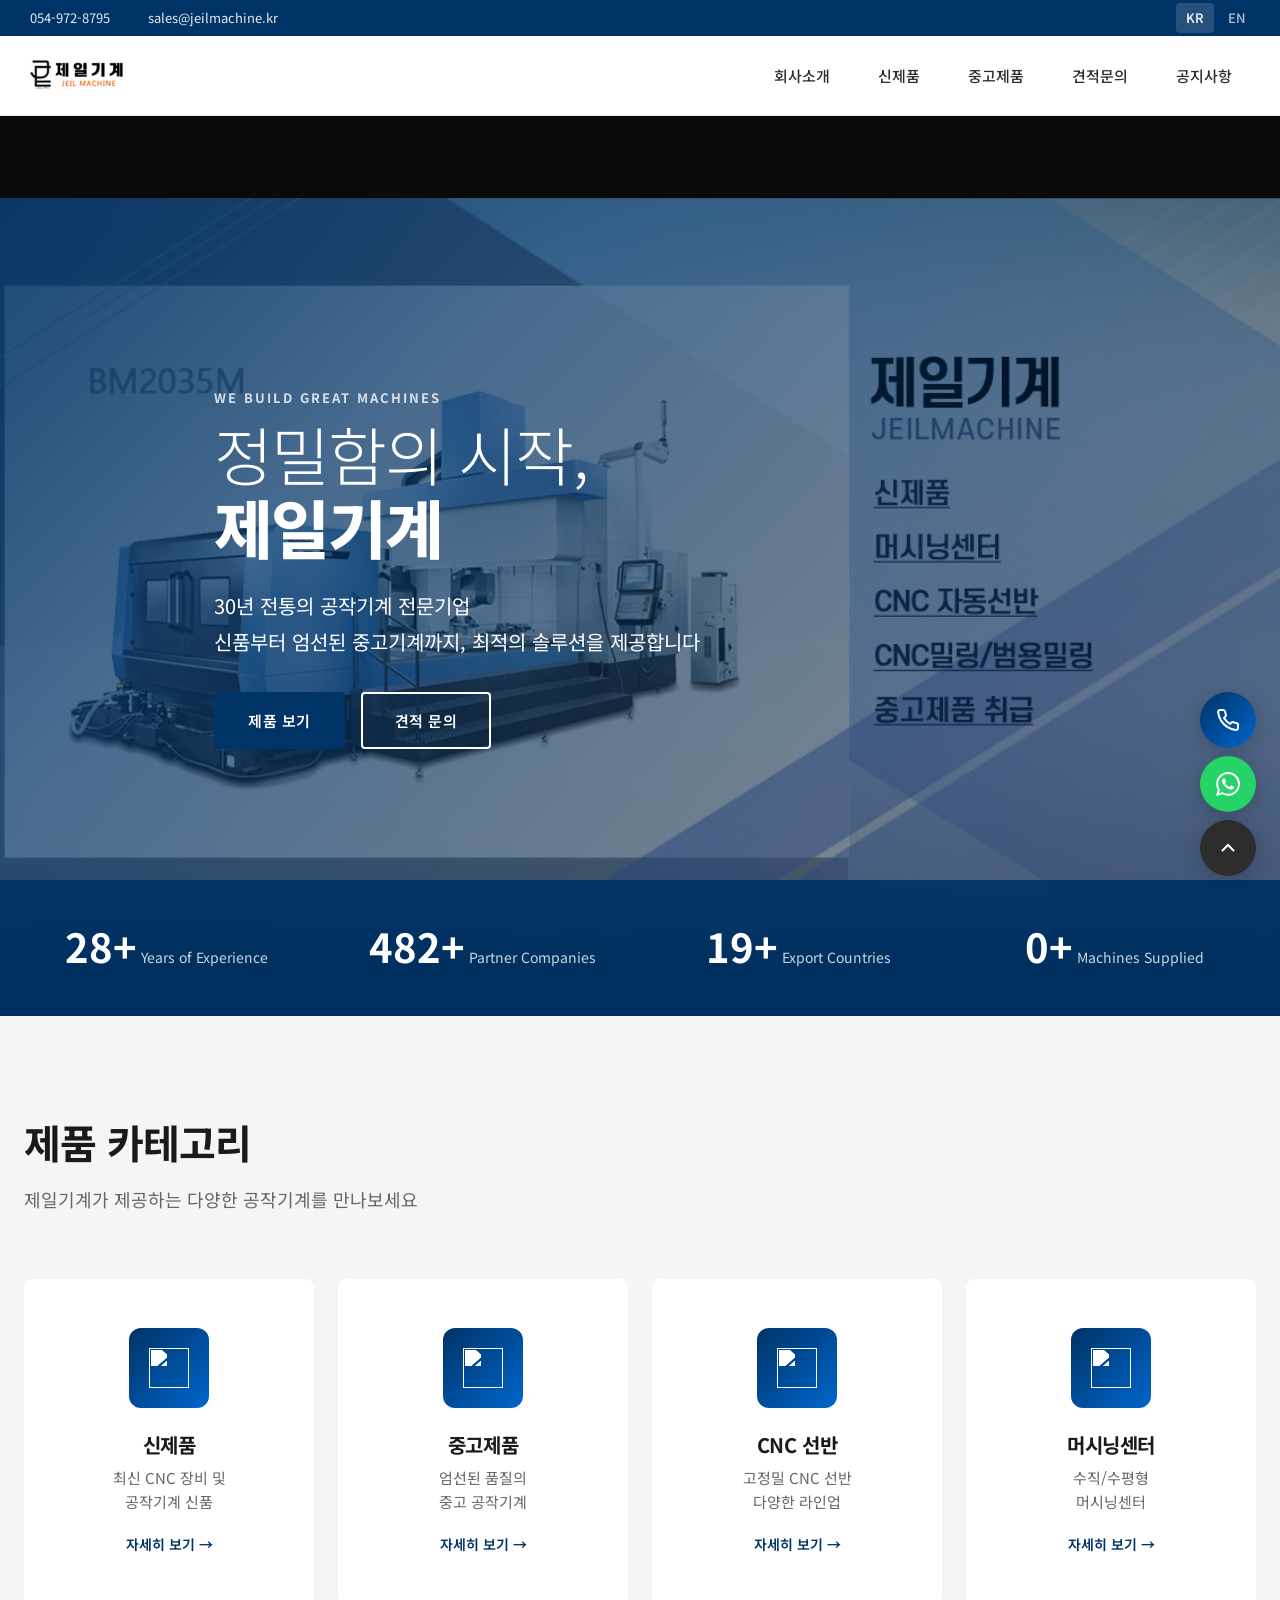
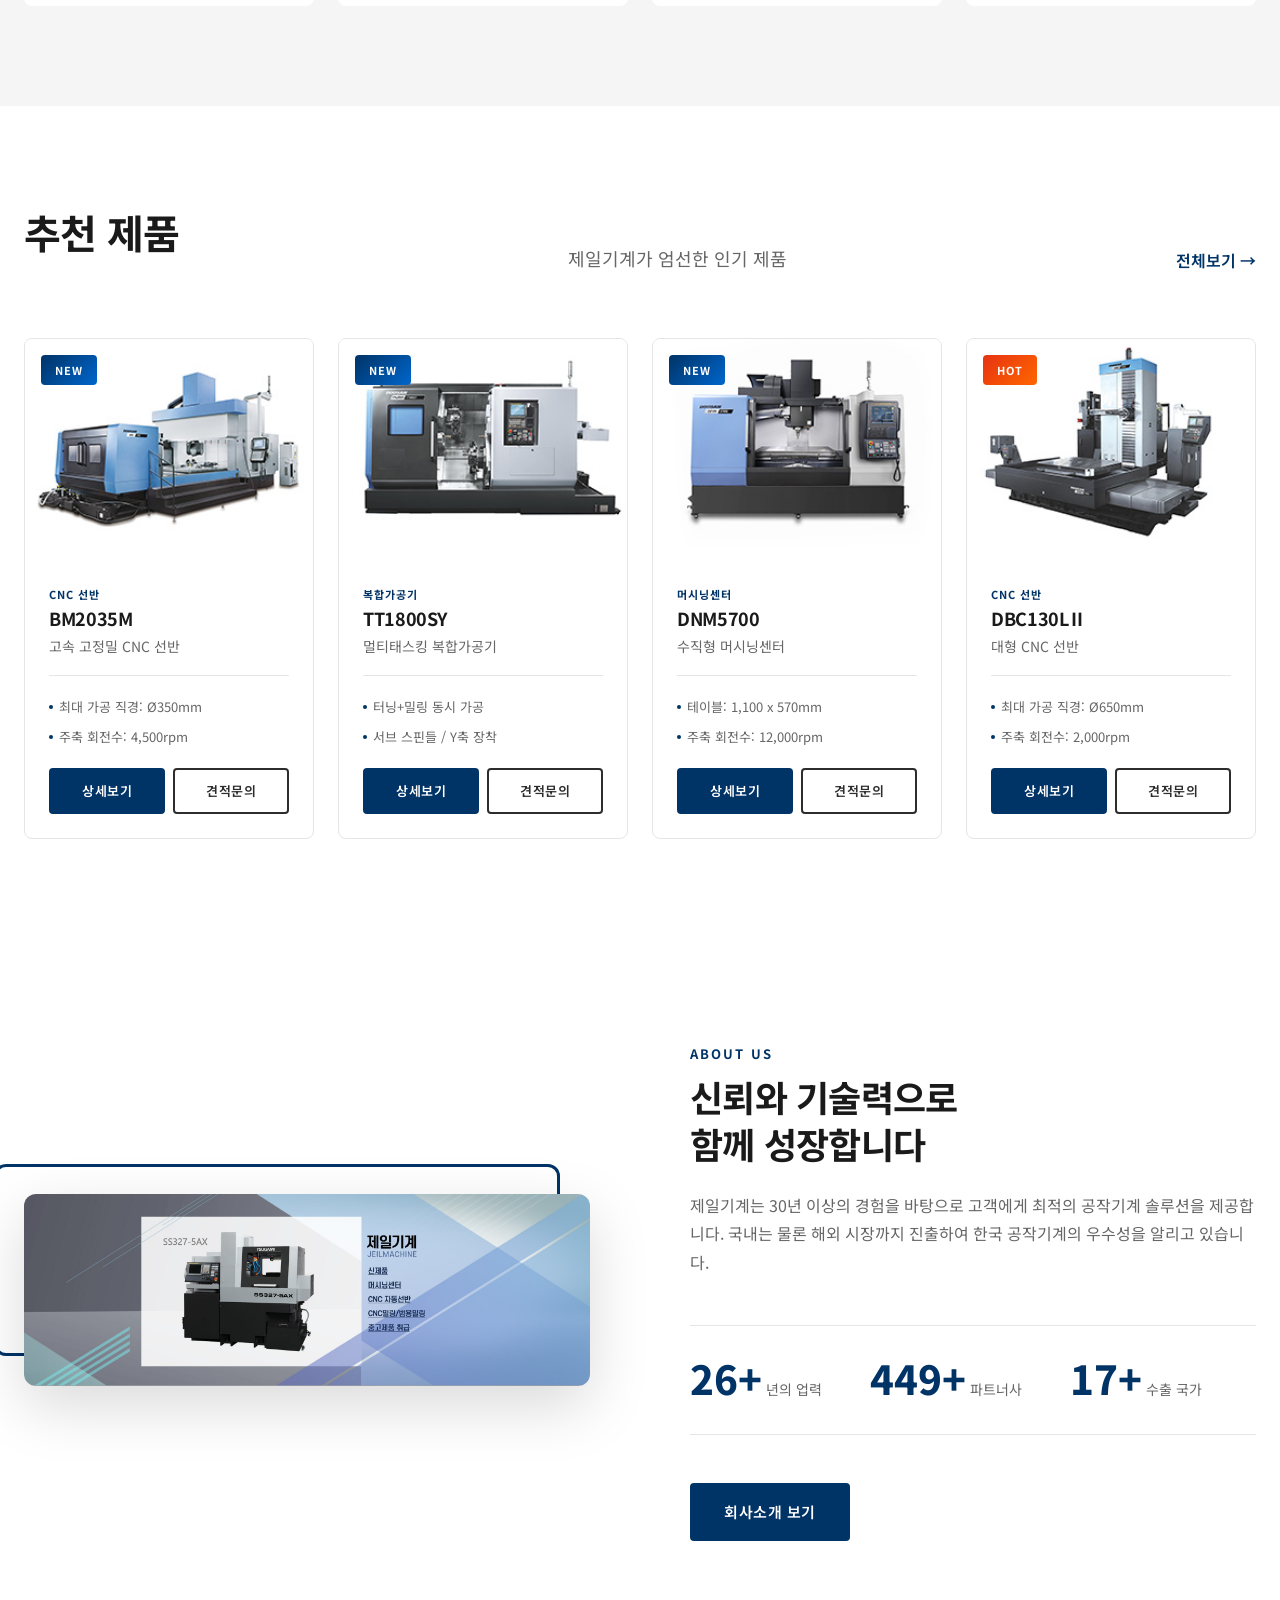
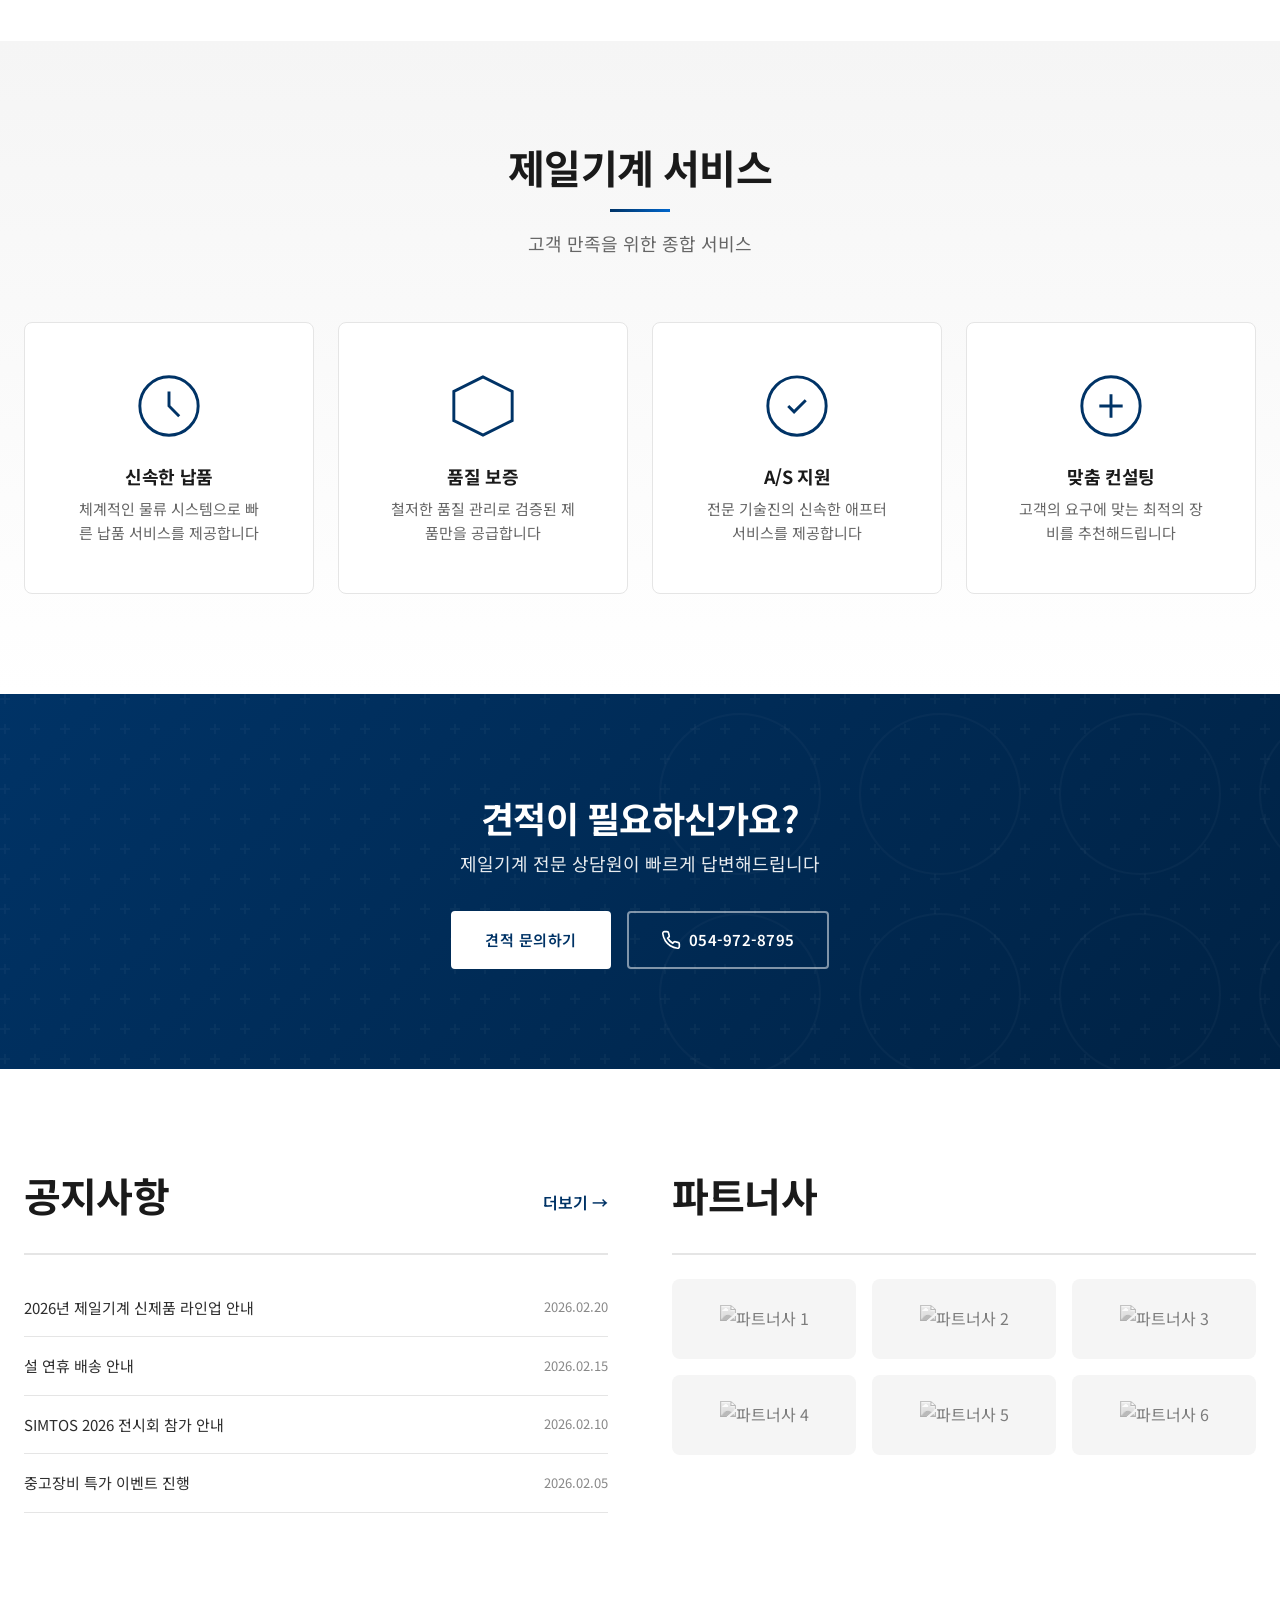
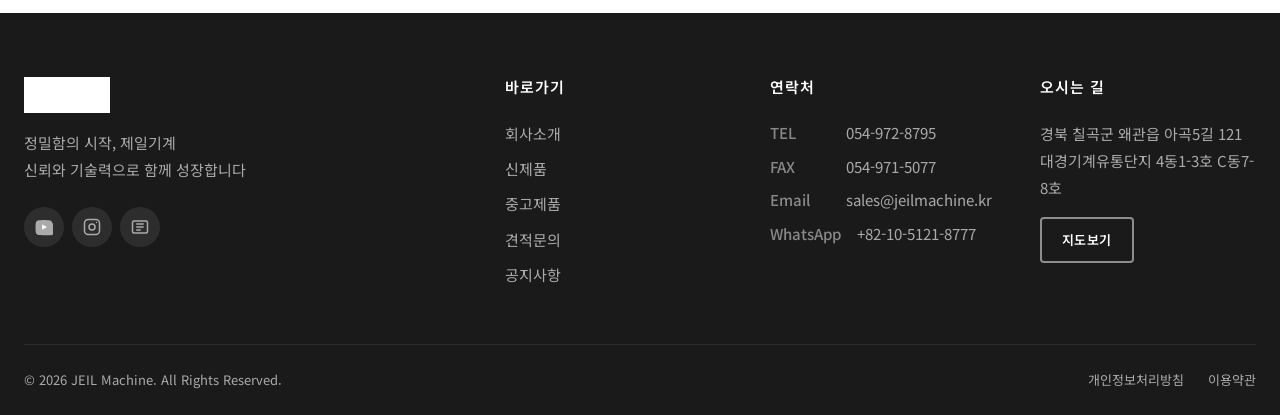
==== commit ab276e8b: "feat: DN Solutions 스타일 애니메이션 및 실제 이미지 적용 변경사항: - 로고 이미지 적용 (제일기계 실제 로고) - 원본 사이트에서 제품 이미지 12개 추가 (ma" ====
--- a/index.html
+++ b/index.html
@@ -28,8 +28,7 @@
         <nav class="nav-main">
             <div class="container">
                 <a href="index.html" class="logo">
-                    <img src="images/logo.png" alt="제일기계 로고">
-                    <span>JEIL Machine</span>
+                    <img src="images/logo.png" alt="제일기계 JEIL MACHINE">
                 </a>
                 <ul class="nav-menu">
                     <li><a href="about.html">회사소개</a></li>
@@ -66,7 +65,7 @@
     <section class="hero">
         <div class="hero-slider">
             <div class="hero-slide active">
-                <div class="hero-bg" style="background-image: url('images/hero-1.jpg');"></div>
+                <div class="hero-bg" style="background-image: url('images/main1.jpg');"></div>
                 <div class="hero-content">
                     <div class="container">
                         <span class="section-label" style="color: rgba(255,255,255,0.8);">We Build Great Machines</span>
@@ -80,7 +79,7 @@
                 </div>
             </div>
             <div class="hero-slide">
-                <div class="hero-bg" style="background-image: url('images/hero-2.jpg');"></div>
+                <div class="hero-bg" style="background-image: url('images/main2.jpg');"></div>
                 <div class="hero-content">
                     <div class="container">
                         <span class="section-label" style="color: rgba(255,255,255,0.8);">Global Partner</span>
@@ -181,7 +180,7 @@
                 <div class="product-card">
                     <div class="product-badge new">NEW</div>
                     <div class="product-image">
-                        <img src="images/product-1.jpg" alt="BM2035M">
+                        <img src="images/main_new01.jpg" alt="BM2035M">
                     </div>
                     <div class="product-info">
                         <span class="product-category">CNC 선반</span>
@@ -200,7 +199,7 @@
                 <div class="product-card">
                     <div class="product-badge new">NEW</div>
                     <div class="product-image">
-                        <img src="images/product-2.jpg" alt="TT1800SY">
+                        <img src="images/main_new02.jpg" alt="TT1800SY">
                     </div>
                     <div class="product-info">
                         <span class="product-category">복합가공기</span>
@@ -219,7 +218,7 @@
                 <div class="product-card">
                     <div class="product-badge new">NEW</div>
                     <div class="product-image">
-                        <img src="images/product-3.jpg" alt="DNM5700">
+                        <img src="images/main_new03.jpg" alt="DNM5700">
                     </div>
                     <div class="product-info">
                         <span class="product-category">머시닝센터</span>
@@ -238,7 +237,7 @@
                 <div class="product-card">
                     <div class="product-badge hot">HOT</div>
                     <div class="product-image">
-                        <img src="images/product-4.jpg" alt="DBC130LⅡ">
+                        <img src="images/main_new04.jpg" alt="DBC130LⅡ">
                     </div>
                     <div class="product-info">
                         <span class="product-category">CNC 선반</span>
@@ -263,7 +262,7 @@
         <div class="container">
             <div class="about-grid">
                 <div class="about-image">
-                    <img src="images/about-company.jpg" alt="제일기계 회사 전경">
+                    <img src="images/main3.jpg" alt="제일기계 회사 전경">
                 </div>
                 <div class="about-content">
                     <span class="section-label">About Us</span>
@@ -407,8 +406,7 @@
             <div class="footer-grid">
                 <div class="footer-company">
                     <a href="index.html" class="footer-logo">
-                        <img src="images/logo-white.png" alt="제일기계">
-                        <span>JEIL Machine</span>
+                        <img src="images/logo.png" alt="제일기계 JEIL MACHINE">
                     </a>
                     <p>정밀함의 시작, 제일기계<br>신뢰와 기술력으로 함께 성장합니다</p>
                     <div class="footer-social">
--- a/css/style.css
+++ b/css/style.css
@@ -2419,3 +2419,457 @@
         height: 48px;
     }
 }
+
+/* ========================================
+   Animations & Effects
+   ======================================== */
+
+/* Scroll Reveal Animations */
+[data-aos] {
+    opacity: 0;
+    transition: opacity 0.6s ease, transform 0.6s ease;
+}
+
+[data-aos="fade-up"] {
+    transform: translateY(40px);
+}
+
+[data-aos="fade-down"] {
+    transform: translateY(-40px);
+}
+
+[data-aos="fade-left"] {
+    transform: translateX(40px);
+}
+
+[data-aos="fade-right"] {
+    transform: translateX(-40px);
+}
+
+[data-aos="zoom-in"] {
+    transform: scale(0.9);
+}
+
+[data-aos="zoom-out"] {
+    transform: scale(1.1);
+}
+
+[data-aos].aos-animate {
+    opacity: 1;
+    transform: translate(0) scale(1);
+}
+
+/* Stagger Animation Delays */
+[data-aos-delay="100"] { transition-delay: 0.1s; }
+[data-aos-delay="200"] { transition-delay: 0.2s; }
+[data-aos-delay="300"] { transition-delay: 0.3s; }
+[data-aos-delay="400"] { transition-delay: 0.4s; }
+[data-aos-delay="500"] { transition-delay: 0.5s; }
+
+/* Hero Text Animation */
+.hero-content h1,
+.hero-content p,
+.hero-content .hero-buttons {
+    opacity: 0;
+    transform: translateY(30px);
+    animation: heroFadeIn 0.8s ease forwards;
+}
+
+.hero-content h1 {
+    animation-delay: 0.2s;
+}
+
+.hero-content p {
+    animation-delay: 0.4s;
+}
+
+.hero-content .hero-buttons {
+    animation-delay: 0.6s;
+}
+
+.hero-content .section-label {
+    opacity: 0;
+    animation: heroFadeIn 0.8s ease forwards;
+    animation-delay: 0s;
+}
+
+@keyframes heroFadeIn {
+    to {
+        opacity: 1;
+        transform: translateY(0);
+    }
+}
+
+/* Counter Animation */
+.stat-item strong,
+.about-features strong {
+    display: inline-block;
+}
+
+.counter-animated {
+    animation: countPulse 0.3s ease;
+}
+
+@keyframes countPulse {
+    0%, 100% { transform: scale(1); }
+    50% { transform: scale(1.05); }
+}
+
+/* Hover Effects Enhanced */
+.category-card {
+    position: relative;
+    overflow: hidden;
+}
+
+.category-card::after {
+    content: '';
+    position: absolute;
+    top: 0;
+    left: 0;
+    width: 100%;
+    height: 100%;
+    background: linear-gradient(135deg, rgba(0,51,102,0.05) 0%, transparent 100%);
+    opacity: 0;
+    transition: opacity var(--transition-base);
+}
+
+.category-card:hover::after {
+    opacity: 1;
+}
+
+/* Product Card Hover */
+.product-card::before {
+    content: '';
+    position: absolute;
+    top: 0;
+    left: 0;
+    width: 100%;
+    height: 100%;
+    background: linear-gradient(180deg, transparent 60%, rgba(0,51,102,0.03) 100%);
+    opacity: 0;
+    transition: opacity var(--transition-base);
+    z-index: 0;
+    pointer-events: none;
+}
+
+.product-card:hover::before {
+    opacity: 1;
+}
+
+/* Service Card Hover Glow */
+.service-card {
+    position: relative;
+}
+
+.service-card::before {
+    content: '';
+    position: absolute;
+    top: -2px;
+    left: -2px;
+    right: -2px;
+    bottom: -2px;
+    background: linear-gradient(135deg, var(--color-primary), var(--color-primary-light));
+    border-radius: var(--radius-lg);
+    opacity: 0;
+    z-index: -1;
+    transition: opacity var(--transition-base);
+}
+
+.service-card:hover::before {
+    opacity: 0.1;
+}
+
+/* Button Ripple Effect */
+.btn {
+    position: relative;
+    overflow: hidden;
+}
+
+.btn::after {
+    content: '';
+    position: absolute;
+    top: 50%;
+    left: 50%;
+    width: 0;
+    height: 0;
+    background: rgba(255,255,255,0.3);
+    border-radius: 50%;
+    transform: translate(-50%, -50%);
+    transition: width 0.6s ease, height 0.6s ease;
+}
+
+.btn:active::after {
+    width: 300px;
+    height: 300px;
+}
+
+/* Image Shine Effect */
+.product-image::before {
+    content: '';
+    position: absolute;
+    top: 0;
+    left: -100%;
+    width: 50%;
+    height: 100%;
+    background: linear-gradient(
+        90deg,
+        transparent,
+        rgba(255,255,255,0.2),
+        transparent
+    );
+    z-index: 2;
+    transition: left 0.5s ease;
+}
+
+.product-card:hover .product-image::before {
+    left: 100%;
+}
+
+/* Floating Animation */
+@keyframes float {
+    0%, 100% { transform: translateY(0); }
+    50% { transform: translateY(-10px); }
+}
+
+.floating-btn {
+    animation: float 3s ease-in-out infinite;
+}
+
+.floating-btn:nth-child(2) {
+    animation-delay: 0.5s;
+}
+
+.floating-btn:nth-child(3) {
+    animation-delay: 1s;
+}
+
+/* Loading Skeleton */
+.skeleton {
+    background: linear-gradient(90deg, var(--color-gray-200) 25%, var(--color-gray-100) 50%, var(--color-gray-200) 75%);
+    background-size: 200% 100%;
+    animation: skeleton 1.5s infinite;
+}
+
+@keyframes skeleton {
+    0% { background-position: 200% 0; }
+    100% { background-position: -200% 0; }
+}
+
+/* Gradient Text */
+.gradient-text {
+    background: linear-gradient(135deg, var(--color-primary), var(--color-primary-light));
+    -webkit-background-clip: text;
+    -webkit-text-fill-color: transparent;
+    background-clip: text;
+}
+
+/* Parallax Background */
+.parallax-bg {
+    background-attachment: fixed;
+    background-position: center;
+    background-repeat: no-repeat;
+    background-size: cover;
+}
+
+/* Underline Animation */
+.animated-underline {
+    position: relative;
+    display: inline-block;
+}
+
+.animated-underline::after {
+    content: '';
+    position: absolute;
+    bottom: -2px;
+    left: 0;
+    width: 0;
+    height: 2px;
+    background: var(--color-primary);
+    transition: width var(--transition-base);
+}
+
+.animated-underline:hover::after {
+    width: 100%;
+}
+
+/* Scale on Scroll */
+.scale-on-scroll {
+    transition: transform 0.3s ease;
+}
+
+.scale-on-scroll.scaled {
+    transform: scale(1.02);
+}
+
+/* Blur Background */
+.blur-bg {
+    backdrop-filter: blur(10px);
+    -webkit-backdrop-filter: blur(10px);
+}
+
+/* Glow Effect */
+.glow {
+    box-shadow: 0 0 20px rgba(0, 102, 204, 0.3);
+}
+
+/* Rotate on Hover */
+.rotate-on-hover {
+    transition: transform var(--transition-base);
+}
+
+.rotate-on-hover:hover {
+    transform: rotate(5deg);
+}
+
+/* Pulse Animation */
+@keyframes pulse {
+    0%, 100% { transform: scale(1); opacity: 1; }
+    50% { transform: scale(1.05); opacity: 0.8; }
+}
+
+.pulse {
+    animation: pulse 2s infinite;
+}
+
+/* Slide In Animation */
+@keyframes slideInLeft {
+    from {
+        transform: translateX(-100%);
+        opacity: 0;
+    }
+    to {
+        transform: translateX(0);
+        opacity: 1;
+    }
+}
+
+@keyframes slideInRight {
+    from {
+        transform: translateX(100%);
+        opacity: 0;
+    }
+    to {
+        transform: translateX(0);
+        opacity: 1;
+    }
+}
+
+@keyframes slideInUp {
+    from {
+        transform: translateY(100%);
+        opacity: 0;
+    }
+    to {
+        transform: translateY(0);
+        opacity: 1;
+    }
+}
+
+/* Navbar Scroll Effect */
+.header.scrolled {
+    background-color: rgba(255, 255, 255, 0.98);
+    box-shadow: 0 4px 30px rgba(0, 0, 0, 0.1);
+}
+
+.header.scrolled .nav-main {
+    height: 70px;
+}
+
+.header.scrolled .logo img {
+    height: 36px;
+}
+
+/* Progress Bar Animation */
+.progress-bar {
+    height: 4px;
+    background: linear-gradient(90deg, var(--color-primary), var(--color-primary-light));
+    width: 0;
+    transition: width 0.3s ease;
+}
+
+/* Typing Effect Container */
+.typing-effect {
+    border-right: 2px solid var(--color-primary);
+    animation: blink 0.7s step-end infinite;
+}
+
+@keyframes blink {
+    50% { border-color: transparent; }
+}
+
+/* CTA Section Enhanced */
+.cta-section {
+    position: relative;
+}
+
+.cta-section::after {
+    content: '';
+    position: absolute;
+    top: 0;
+    left: 0;
+    width: 100%;
+    height: 100%;
+    background: url("data:image/svg+xml,%3Csvg width='60' height='60' viewBox='0 0 60 60' xmlns='http://www.w3.org/2000/svg'%3E%3Cg fill='none' fill-rule='evenodd'%3E%3Cg fill='%23ffffff' fill-opacity='0.03'%3E%3Cpath d='M36 34v-4h-2v4h-4v2h4v4h2v-4h4v-2h-4zm0-30V0h-2v4h-4v2h4v4h2V6h4V4h-4zM6 34v-4H4v4H0v2h4v4h2v-4h4v-2H6zM6 4V0H4v4H0v2h4v4h2V6h4V4H6z'/%3E%3C/g%3E%3C/g%3E%3C/svg%3E");
+    pointer-events: none;
+}
+
+/* Partner Logo Enhanced Hover */
+.partner-logo {
+    position: relative;
+    overflow: hidden;
+}
+
+.partner-logo::before {
+    content: '';
+    position: absolute;
+    top: -50%;
+    left: -50%;
+    width: 200%;
+    height: 200%;
+    background: radial-gradient(circle, rgba(0,51,102,0.1) 0%, transparent 70%);
+    opacity: 0;
+    transition: opacity var(--transition-base);
+}
+
+.partner-logo:hover::before {
+    opacity: 1;
+}
+
+/* Section Divider */
+.section-divider {
+    height: 1px;
+    background: linear-gradient(90deg, transparent, var(--color-gray-300), transparent);
+    margin: var(--spacing-2xl) 0;
+}
+
+/* Smooth Scroll Indicator */
+.scroll-indicator {
+    position: absolute;
+    bottom: 120px;
+    left: 50%;
+    transform: translateX(-50%);
+    display: flex;
+    flex-direction: column;
+    align-items: center;
+    color: var(--color-white);
+    opacity: 0.7;
+    animation: bounce 2s infinite;
+}
+
+@keyframes bounce {
+    0%, 20%, 50%, 80%, 100% { transform: translateX(-50%) translateY(0); }
+    40% { transform: translateX(-50%) translateY(-10px); }
+    60% { transform: translateX(-50%) translateY(-5px); }
+}
+
+.scroll-indicator span {
+    font-size: 0.75rem;
+    text-transform: uppercase;
+    letter-spacing: 2px;
+    margin-bottom: 8px;
+}
+
+.scroll-indicator svg {
+    width: 24px;
+    height: 24px;
+}
